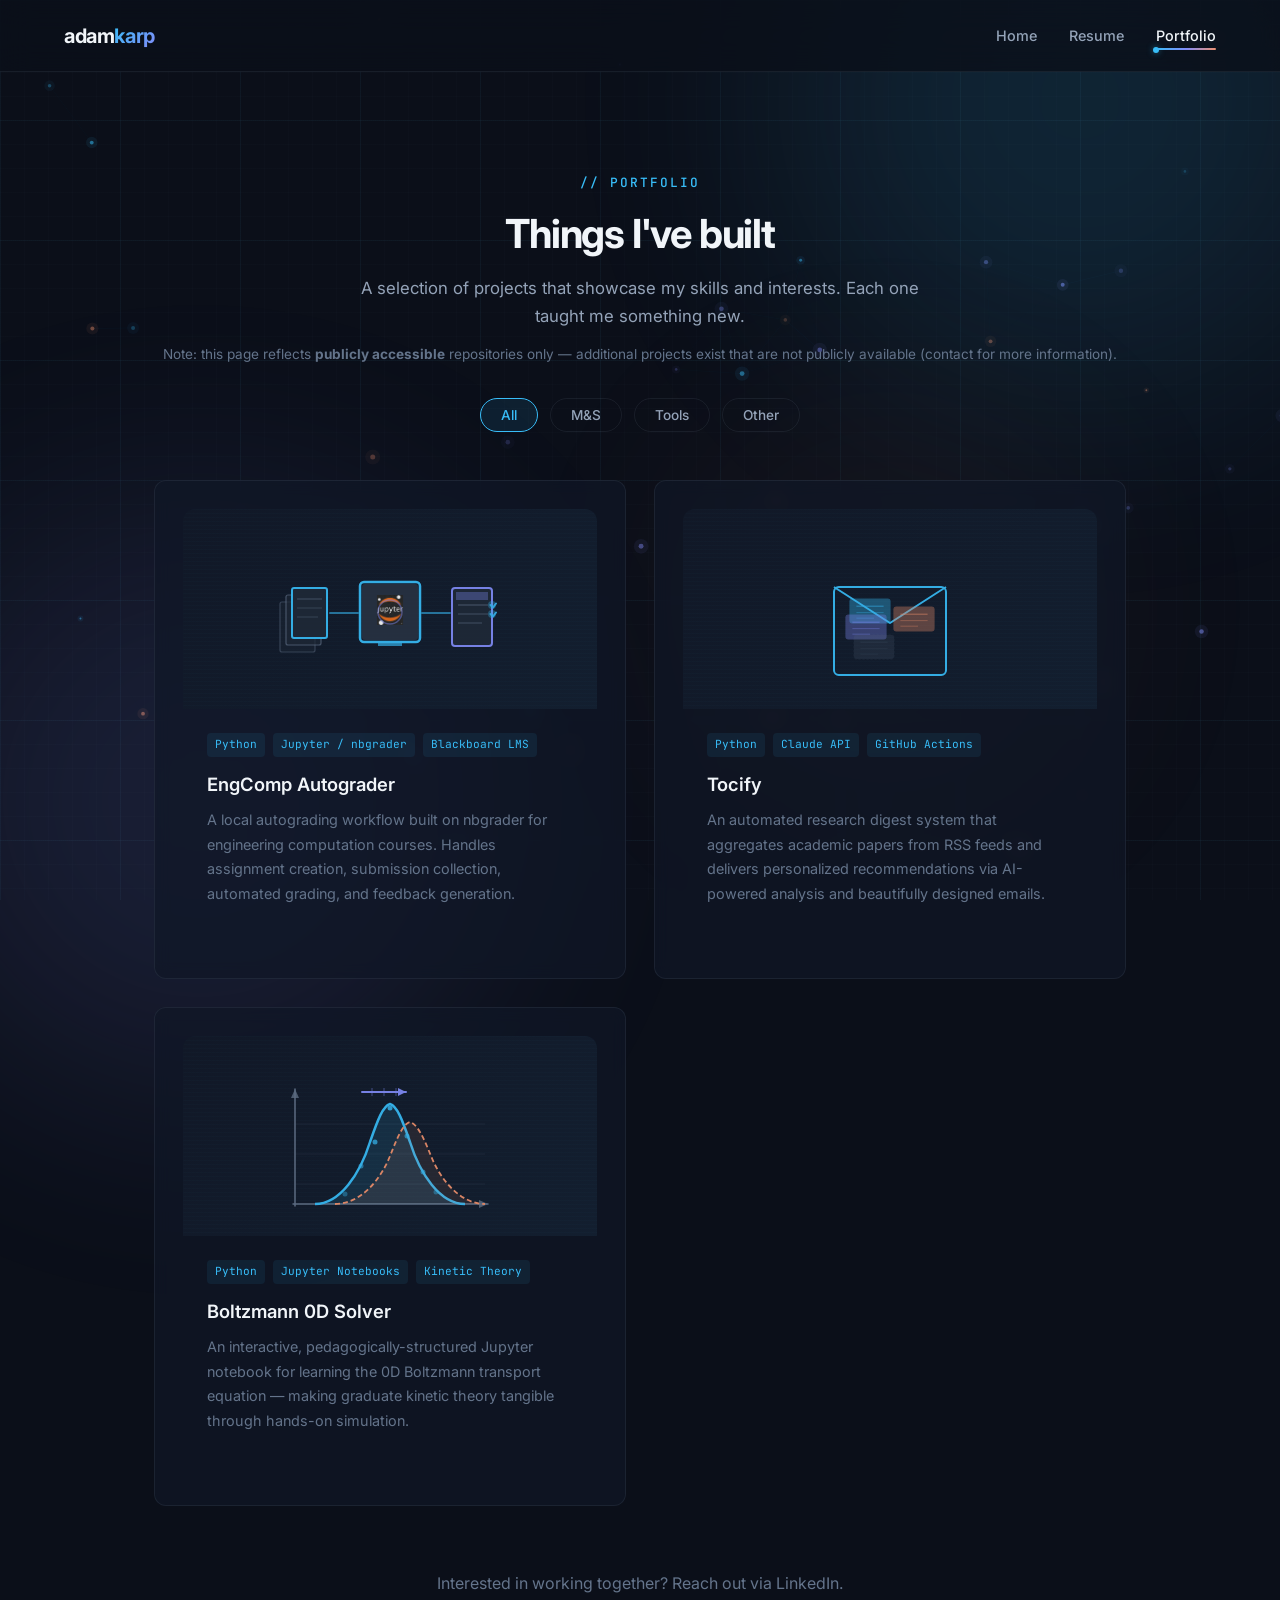
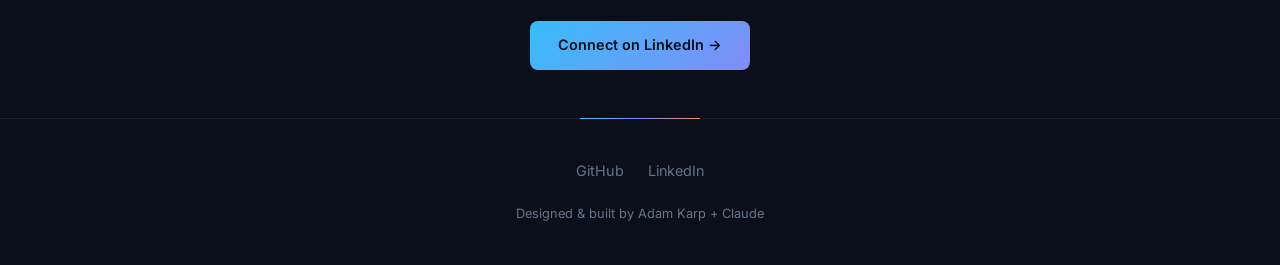
==== portfolio.html @ 033dd10e "Add full portfolio site with resume and portfolio pages Replaces placeholder index with complete per" ====
<!DOCTYPE html>
<html lang="en">
<head>
  <meta charset="UTF-8">
  <meta name="viewport" content="width=device-width, initial-scale=1.0">
  <title>Portfolio — Adam Karp</title>
  <meta name="description" content="Portfolio of projects and work samples.">
  <link rel="preconnect" href="https://fonts.googleapis.com">
  <link rel="preconnect" href="https://fonts.gstatic.com" crossorigin>
  <link href="https://fonts.googleapis.com/css2?family=Inter:wght@400;500;600;700;800&family=JetBrains+Mono:wght@400;500&display=swap" rel="stylesheet">
  <link rel="stylesheet" href="css/style.css">
  <link rel="icon" href="favicon.svg" type="image/svg+xml">
  <!-- Open Graph / Twitter Card -->
  <meta property="og:type" content="website">
  <meta property="og:url" content="https://adkarp.github.io/portfolio.html">
  <meta property="og:title" content="Portfolio — Adam Karp">
  <meta property="og:description" content="Projects and work samples from Adam Karp — plasma physicist, electric propulsion researcher, and computational engineer.">
  <meta name="twitter:card" content="summary_large_image">
  <meta name="twitter:title" content="Portfolio — Adam Karp">
  <meta name="twitter:description" content="Projects from Adam Karp — plasma physicist, electric propulsion researcher, and computational engineer.">
</head>
<body>

  <!-- Background effects -->
  <div class="bg-grid"></div>
  <canvas id="plasma-canvas"></canvas>
  <div class="bg-glow bg-glow--1"></div>
  <div class="bg-glow bg-glow--2"></div>
  <div class="bg-glow bg-glow--3"></div>

  <!-- Navigation -->
  <nav class="nav">
    <a href="index.html" class="nav__logo">adam<span>karp</span></a>
    <ul class="nav__links">
      <li><a href="index.html" class="nav__link">Home</a></li>
      <li><a href="resume.html" class="nav__link">Resume</a></li>
      <li><a href="portfolio.html" class="nav__link active">Portfolio</a></li>
    </ul>
    <button class="nav__toggle" aria-label="Toggle navigation">
      <span></span>
      <span></span>
      <span></span>
    </button>
  </nav>

  <!-- Portfolio Content -->
  <main class="page-content">
    <div class="container">

      <!-- Header -->
      <div class="portfolio-header reveal">
        <span class="section__label">// Portfolio</span>
        <h1 class="section__title">Things I've built</h1>
        <p class="section__subtitle" style="margin: 0 auto;">
          A selection of projects that showcase my skills and interests.
          Each one taught me something new.
        </p>
        <p style="margin: 0.75rem auto 0; color: var(--text-muted); font-size: 0.85rem;">
          Note: this page reflects <strong>publicly accessible</strong> repositories only — additional projects exist that are not publicly available (contact for more information).
        </p>
      </div>

      <!-- Filter Buttons -->
      <div class="portfolio-filters reveal">
        <button class="filter-btn active" data-filter="all">All</button>
        <button class="filter-btn" data-filter="m&s">M&S</button>
        <button class="filter-btn" data-filter="tool">Tools</button>
        <button class="filter-btn" data-filter="other">Other</button>
      </div>

      <!-- Project Grid -->
      <div class="portfolio-grid">

        <!-- EngComp Autograder -->
        <div class="project-card reveal" data-category="tool">
          <div class="project-card__inner">
            <div class="card project-card__front">
              <div class="project-card__image">
                <div class="project-card__placeholder">
                  <svg viewBox="0 0 240 160" xmlns="http://www.w3.org/2000/svg" class="project-icon">
                    <!-- INPUT: Notebook stack (left) -->
                    <g>
                      <!-- Notebook 3 (back) -->
                      <rect x="10" y="55" width="35" height="50" rx="2" fill="#1f2937" stroke="#64748b" stroke-width="1.2" opacity="0.5"/>
                      <!-- Notebook 2 (middle) -->
                      <rect x="16" y="48" width="35" height="50" rx="2" fill="#1f2937" stroke="#64748b" stroke-width="1.2" opacity="0.7"/>
                      <!-- Notebook 1 (front) -->
                      <rect x="22" y="41" width="35" height="50" rx="2" fill="#1f2937" stroke="#38bdf8" stroke-width="2"/>
                      <!-- Lines on top notebook -->
                      <line x1="27" y1="52" x2="52" y2="52" stroke="#64748b" stroke-width="1" opacity="0.6"/>
                      <line x1="27" y1="61" x2="52" y2="61" stroke="#64748b" stroke-width="1" opacity="0.4"/>
                      <line x1="27" y1="70" x2="48" y2="70" stroke="#64748b" stroke-width="1" opacity="0.4"/>
                    </g>

                    <!-- PROCESS: Monitor/Screen with Jupyter (center) -->
                    <g>
                      <!-- Monitor frame -->
                      <rect x="90" y="35" width="60" height="60" rx="4" fill="none" stroke="#38bdf8" stroke-width="2.5"/>
                      <!-- Monitor screen background (light) -->
                      <rect x="92" y="37" width="56" height="56" rx="3" fill="#2d3748" opacity="0.8"/>
                      <!-- Monitor stand -->
                      <rect x="108" y="95" width="24" height="4" fill="#38bdf8" opacity="0.7"/>
                      <!-- Jupyter logo (from assets) -->
                      <image href="assets/jupyter-logo.jpg" x="105" y="48" width="30" height="30"/>
                      <!-- Processing indicator -->
                      <circle cx="120" cy="65" r="12" fill="none" stroke="#818cf8" stroke-width="1.5" opacity="0.5"/>
                    </g>

                    <!-- Arrow flow indicators -->
                    <path d="M 60 66 L 88 66" stroke="#38bdf8" stroke-width="2" fill="none" stroke-linecap="round" opacity="0.6"/>
                    <path d="M 152 66 L 180 66" stroke="#38bdf8" stroke-width="2" fill="none" stroke-linecap="round" opacity="0.6"/>

                    <!-- OUTPUT: Grades document (right) -->
                    <g>
                      <!-- Document -->
                      <rect x="182" y="41" width="40" height="58" rx="3" fill="#1f2937" stroke="#818cf8" stroke-width="2"/>
                      <!-- Header -->
                      <rect x="186" y="45" width="32" height="8" fill="#818cf8" opacity="0.35"/>
                      <!-- Grade lines -->
                      <line x1="188" y1="58" x2="218" y2="58" stroke="#64748b" stroke-width="1.2" opacity="0.6"/>
                      <line x1="188" y1="67" x2="218" y2="67" stroke="#64748b" stroke-width="1.2" opacity="0.5"/>
                      <line x1="188" y1="76" x2="212" y2="76" stroke="#64748b" stroke-width="1.2" opacity="0.5"/>
                      <!-- Checkmarks on document -->
                      <g transform="translate(222, 58)">
                        <circle r="4" fill="#38bdf8" opacity="0.35"/>
                        <path d="M -1.5 0 L 1 2.5 L 4 -1.5" stroke="#38bdf8" stroke-width="2" fill="none" stroke-linecap="round" stroke-linejoin="round" opacity="0.9"/>
                      </g>
                      <g transform="translate(222, 67)">
                        <circle r="4" fill="#38bdf8" opacity="0.35"/>
                        <path d="M -1.5 0 L 1 2.5 L 4 -1.5" stroke="#38bdf8" stroke-width="2" fill="none" stroke-linecap="round" stroke-linejoin="round" opacity="0.9"/>
                      </g>
                    </g>
                  </svg>
                </div>
              </div>
              <div class="project-card__body">
                <div class="project-card__tags">
                  <span class="project-card__tag">Python</span>
                  <span class="project-card__tag">Jupyter / nbgrader</span>
                  <span class="project-card__tag">Blackboard LMS</span>
                </div>
                <h3 class="project-card__title">EngComp Autograder</h3>
                <p class="project-card__desc">
                  A local autograding workflow built on nbgrader for engineering
                  computation courses. Handles assignment creation, submission
                  collection, automated grading, and feedback generation.
                </p>
              </div>
            </div>
            <div class="card project-card__back">
              <div class="project-card__back-title">
                EngComp Autograder
                <button class="project-card__close">Close</button>
              </div>
              <div class="project-card__detail">
                <p>Built to support Engineering Computations I & II at GWU. Provides an end-to-end local grading pipeline without requiring a JupyterHub server.</p>
                <p><strong>Workflow:</strong></p>
                <ul>
                  <li>Instructor authors assignments in Jupyter Notebooks using nbgrader formatting</li>
                  <li>Assignments generated and distributed via Blackboard LMS</li>
                  <li>Student submissions collected as a .zip with an accompanying .csv gradebook</li>
                  <li>Autograded locally — results displayed and saved to a scratch directory</li>
                </ul>
                <p>Includes automatic nbgrader directory structure setup, formgrader compatibility, and handles the full create-distribute-collect-grade cycle.</p>
                <div class="project-card__tags" style="margin-top: 0.5rem;">
                  <span class="project-card__tag">Python</span>
                  <span class="project-card__tag">Jupyter Notebooks</span>
                  <span class="project-card__tag">nbgrader</span>
                  <span class="project-card__tag">Blackboard LMS</span>
                  <span class="project-card__tag">Linux</span>
                  <span class="project-card__tag">Automation</span>
                </div>
              </div>
              <div class="project-card__back-links">
                <a href="https://github.com/engineersCode/autograder" class="btn btn--outline" target="_blank" rel="noopener">Source Code</a>
              </div>
            </div>
          </div>
        </div>

        <!-- Tocify: AI-Powered Research Digest -->
        <div class="project-card reveal" data-category="tool">
          <div class="project-card__inner">
            <div class="card project-card__front">
              <div class="project-card__image">
                <div class="project-card__placeholder">
                  <svg viewBox="0 0 200 200" xmlns="http://www.w3.org/2000/svg" class="project-icon">
                    <!-- Email envelope -->
                    <rect x="30" y="50" width="140" height="110" rx="6" fill="none" stroke="#38bdf8" stroke-width="2.5"/>
                    <!-- Envelope flap -->
                    <path d="M 30 50 L 100 95 L 170 50" fill="none" stroke="#38bdf8" stroke-width="2.5" stroke-linejoin="round"/>

                    <!-- Clean flowing papers inside envelope -->
                    <!-- Paper 1 - Top, highlighted (relevant) -->
                    <g class="paper-item" style="animation: paperFlow1 6s ease-in-out infinite;">
                      <rect x="50" y="65" width="50" height="30" rx="3" fill="#38bdf8" opacity="0.4" stroke="#38bdf8" stroke-width="1.5"/>
                      <line x1="58" y1="74" x2="92" y2="74" stroke="#38bdf8" stroke-width="1" opacity="0.8"/>
                      <line x1="58" y1="82" x2="92" y2="82" stroke="#38bdf8" stroke-width="0.8" opacity="0.6"/>
                      <line x1="58" y1="89" x2="80" y2="89" stroke="#38bdf8" stroke-width="0.8" opacity="0.6"/>
                    </g>

                    <!-- Paper 2 - Middle left, highlighted -->
                    <g class="paper-item" style="animation: paperFlow2 6s ease-in-out infinite;">
                      <rect x="45" y="85" width="50" height="30" rx="3" fill="#818cf8" opacity="0.38" stroke="#818cf8" stroke-width="1.5"/>
                      <line x1="53" y1="94" x2="87" y2="94" stroke="#818cf8" stroke-width="1" opacity="0.8"/>
                      <line x1="53" y1="102" x2="87" y2="102" stroke="#818cf8" stroke-width="0.8" opacity="0.6"/>
                      <line x1="53" y1="109" x2="75" y2="109" stroke="#818cf8" stroke-width="0.8" opacity="0.6"/>
                    </g>

                    <!-- Paper 3 - Right side, highlighted -->
                    <g class="paper-item" style="animation: paperFlow3 6s ease-in-out infinite;">
                      <rect x="105" y="75" width="50" height="30" rx="3" fill="#f0916c" opacity="0.38" stroke="#f0916c" stroke-width="1.5"/>
                      <line x1="113" y1="84" x2="147" y2="84" stroke="#f0916c" stroke-width="1" opacity="0.8"/>
                      <line x1="113" y1="92" x2="147" y2="92" stroke="#f0916c" stroke-width="0.8" opacity="0.6"/>
                      <line x1="113" y1="99" x2="135" y2="99" stroke="#f0916c" stroke-width="0.8" opacity="0.6"/>
                    </g>

                    <!-- Paper 4 - Bottom, faded (filtered out) -->
                    <g class="paper-item" style="animation: paperFlow4 6s ease-in-out infinite;">
                      <rect x="55" y="110" width="50" height="30" rx="3" fill="#64748b" opacity="0.18" stroke="#64748b" stroke-width="1.2" stroke-dasharray="3,2"/>
                      <line x1="63" y1="119" x2="97" y2="119" stroke="#64748b" stroke-width="0.7" opacity="0.35"/>
                      <line x1="63" y1="127" x2="97" y2="127" stroke="#64748b" stroke-width="0.6" opacity="0.25"/>
                      <line x1="63" y1="134" x2="85" y2="134" stroke="#64748b" stroke-width="0.6" opacity="0.25"/>
                    </g>
                  </svg>
                </div>
              </div>
              <div class="project-card__body">
                <div class="project-card__tags">
                  <span class="project-card__tag">Python</span>
                  <span class="project-card__tag">Claude API</span>
                  <span class="project-card__tag">GitHub Actions</span>
                </div>
                <h3 class="project-card__title">Tocify</h3>
                <p class="project-card__desc">
                  An automated research digest system that aggregates academic papers
                  from RSS feeds and delivers personalized recommendations via AI-powered
                  analysis and beautifully designed emails.
                </p>
              </div>
            </div>
            <div class="card project-card__back">
              <div class="project-card__back-title">
                Tocify
                <button class="project-card__close">Close</button>
              </div>
              <div class="project-card__detail">
                <p>A fork of the original tocify project with transformative architectural changes. The original generated markdown digests and committed them directly to the repository. I completely reimagined the system with a new delivery architecture and upgraded AI provider.</p>
                <p><strong>Two Major Architectural Shifts:</strong></p>
                <ul>
                  <li><strong>1. Delivery Model Redesign:</strong> Original system → commit markdown digests to repo. My fork → generate structured JSON data and deliver beautiful HTML emails to inbox instead. This eliminates repository bloat from weekly digest commits while providing a superior user experience.</li>
                  <li><strong>2. AI Provider Migration:</strong> Replaced OpenAI with Anthropic Claude for significantly better semantic understanding of research papers and research interests.</li>
                </ul>
                <p><strong>Supporting Enhancements:</strong></p>
                <ul>
                  <li><strong>Email Design:</strong> Built responsive HTML email templates with card-based layout, color-coded relevance badges, source attribution pills, and mobile optimization</li>
                  <li><strong>Data Architecture:</strong> Separated JSON data generation from presentation layer for flexibility and reusability</li>
                  <li><strong>Parser Robustness:</strong> Enhanced RSS parsing to handle diverse date formats across different journal feeds</li>
                </ul>
                <p><strong>Skills Demonstrated:</strong></p>
                <ul>
                  <li><strong>System Architecture:</strong> Redesigned delivery pipeline to solve a fundamental problem (repo bloat)</li>
                  <li><strong>API Integration:</strong> Migrated between AI providers and integrated email delivery</li>
                  <li><strong>Email Engineering:</strong> Built production-ready responsive HTML emails</li>
                  <li><strong>Full-Stack Thinking:</strong> Addressed backend data processing, architecture decisions, and frontend UX simultaneously</li>
                </ul>
                <div class="project-card__tags" style="margin-top: 0.5rem;">
                  <span class="project-card__tag">Python</span>
                  <span class="project-card__tag">Claude API</span>
                  <span class="project-card__tag">GitHub Actions</span>
                  <span class="project-card__tag">RSS/XML</span>
                  <span class="project-card__tag">HTML/Email</span>
                  <span class="project-card__tag">Data Processing</span>
                </div>
              </div>
              <div class="project-card__back-links">
                <a href="https://github.com/adkarp/tocify" class="btn btn--outline" target="_blank" rel="noopener">Source Code</a>
              </div>
            </div>
          </div>
        </div>

        <!-- Boltzmann 0D Solver -->
        <div class="project-card reveal" data-category="m&s">
          <div class="project-card__inner">
            <div class="card project-card__front">
              <div class="project-card__image">
                <div class="project-card__placeholder">
                  <svg viewBox="0 0 240 160" xmlns="http://www.w3.org/2000/svg" class="project-icon">
                    <!-- Background grid lines -->
                    <line x1="25" y1="50" x2="215" y2="50" stroke="#64748b" stroke-width="0.5" opacity="0.3"/>
                    <line x1="25" y1="80" x2="215" y2="80" stroke="#64748b" stroke-width="0.5" opacity="0.3"/>
                    <line x1="25" y1="110" x2="215" y2="110" stroke="#64748b" stroke-width="0.5" opacity="0.3"/>

                    <!-- Coordinate axes -->
                    <line x1="25" y1="15" x2="25" y2="132" stroke="#64748b" stroke-width="1.5" stroke-linecap="round"/>
                    <line x1="23" y1="130" x2="218" y2="130" stroke="#64748b" stroke-width="1.5" stroke-linecap="round"/>
                    <!-- Y-axis arrowhead -->
                    <polygon points="25,15 21,24 29,24" fill="#64748b" opacity="0.8"/>
                    <!-- X-axis arrowhead -->
                    <polygon points="218,130 209,126 209,134" fill="#64748b" opacity="0.8"/>

                    <!-- Equilibrium Maxwellian — blue, centered -->
                    <path d="M 45,130 C 70,130 90,100 100,68 C 108,45 113,32 120,30 C 127,32 132,45 140,68 C 150,100 170,130 195,130"
                          fill="#38bdf8" fill-opacity="0.13" stroke="#38bdf8" stroke-width="2.5" stroke-linejoin="round"/>

                    <!-- Drifted distribution — orange dashed, shifted right under E field -->
                    <path d="M 65,130 C 90,130 110,107 120,82 C 128,62 133,50 140,48 C 147,50 153,62 161,82 C 171,107 191,130 215,130"
                          fill="#f0916c" fill-opacity="0.10" stroke="#f0916c" stroke-width="1.8" stroke-dasharray="5,3" stroke-linejoin="round"/>

                    <!-- Electric field arrow (top-left, indicating drift direction) -->
                    <line x1="92" y1="18" x2="136" y2="18" stroke="#818cf8" stroke-width="2" stroke-linecap="round"/>
                    <polygon points="136,18 128,14 128,22" fill="#818cf8"/>
                    <!-- Small tick marks on E-field line to distinguish it -->
                    <line x1="102" y1="14" x2="102" y2="22" stroke="#818cf8" stroke-width="1" opacity="0.5"/>
                    <line x1="114" y1="14" x2="114" y2="22" stroke="#818cf8" stroke-width="1" opacity="0.5"/>
                    <line x1="126" y1="14" x2="126" y2="22" stroke="#818cf8" stroke-width="1" opacity="0.5"/>

                    <!-- Monte Carlo sample dots (scattered near the equilibrium curve) -->
                    <circle cx="105" cy="68" r="2.5" fill="#38bdf8" opacity="0.75"/>
                    <circle cx="120" cy="34" r="2.5" fill="#38bdf8" opacity="0.85"/>
                    <circle cx="137" cy="62" r="2.5" fill="#38bdf8" opacity="0.65"/>
                    <circle cx="153" cy="98" r="2.5" fill="#38bdf8" opacity="0.55"/>
                    <circle cx="91" cy="92" r="2.5" fill="#38bdf8" opacity="0.55"/>
                    <circle cx="166" cy="118" r="2.5" fill="#38bdf8" opacity="0.40"/>
                    <circle cx="75" cy="120" r="2.5" fill="#38bdf8" opacity="0.40"/>
                  </svg>
                </div>
              </div>
              <div class="project-card__body">
                <div class="project-card__tags">
                  <span class="project-card__tag">Python</span>
                  <span class="project-card__tag">Jupyter Notebooks</span>
                  <span class="project-card__tag">Kinetic Theory</span>
                </div>
                <h3 class="project-card__title">Boltzmann 0D Solver</h3>
                <p class="project-card__desc">
                  An interactive, pedagogically-structured Jupyter notebook
                  for learning the 0D Boltzmann transport equation — making graduate
                  kinetic theory tangible through hands-on simulation.
                </p>
              </div>
            </div>
            <div class="card project-card__back">
              <div class="project-card__back-title">
                Boltzmann 0D Solver
                <button class="project-card__close">Close</button>
              </div>
              <div class="project-card__detail">
                <p>A self-contained educational toolkit for exploring the Boltzmann transport equation under an applied electric field, developed as a final project for ECE 6030 at GWU. Designed to make kinetic theory accessible through interactive, annotated simulation.</p>
                <p><strong>Two Solver Approaches (side-by-side):</strong></p>
                <ul>
                  <li><strong>Deterministic (RK4):</strong> Fourth-order Runge-Kutta integration of the relaxation-time Boltzmann equation — precise and ideal for building physical intuition.</li>
                  <li><strong>Stochastic (Monte Carlo):</strong> Particle-based sampling that converges to the same solution statistically — illustrates the equivalence between kinetic and probabilistic descriptions.</li>
                </ul>
                <p><strong>Educational Design:</strong></p>
                <ul>
                  <li>Theory grounded in <code>theory.ipynb</code> — derivations, approximations, and physical motivation alongside the code</li>
                  <li>Side-by-side RK4 vs. Monte Carlo results to build intuition for both approaches</li>
                  <li>Structured for reuse by students learning plasma or gas-phase kinetics</li>
                </ul>
                <div class="project-card__tags" style="margin-top: 0.5rem;">
                  <span class="project-card__tag">Python</span>
                  <span class="project-card__tag">Jupyter Notebooks</span>
                  <span class="project-card__tag">RK4</span>
                  <span class="project-card__tag">Monte Carlo</span>
                  <span class="project-card__tag">Kinetic Theory</span>
                  <span class="project-card__tag">Educational</span>
                </div>
              </div>
              <div class="project-card__back-links">
                <a href="https://github.com/adkarp/boltzmann0d" class="btn btn--outline" target="_blank" rel="noopener">Source Code</a>
              </div>
            </div>
          </div>
        </div>

      </div>

      <!-- CTA -->
      <div class="reveal" style="text-align: center; padding-bottom: 3rem;">
        <p style="color: var(--text-muted); margin-bottom: 1.5rem;">
          Interested in working together? Reach out via LinkedIn.
        </p>
        <a href="https://linkedin.com/in/adkarp" class="btn btn--primary" target="_blank" rel="noopener">Connect on LinkedIn →</a>
      </div>

    </div>
  </main>

  <!-- Footer -->
  <footer class="footer">
    <div class="container">
      <div class="footer__links">
        <a href="https://github.com/adkarp" class="footer__link" target="_blank" rel="noopener">GitHub</a>
        <a href="https://linkedin.com/in/adkarp" class="footer__link" target="_blank" rel="noopener">LinkedIn</a>
      </div>
      <p class="footer__copy">Designed & built by Adam Karp + Claude</p>
    </div>
  </footer>

  <script src="js/main.js"></script>
</body>
</html>
---- css/style.css ----
/* ============================================
   VARIABLES & RESET
   ============================================ */
:root {
  --bg-primary: #0b0f19;
  --bg-secondary: #111827;
  --bg-card: rgba(17, 24, 39, 0.7);
  --bg-card-hover: rgba(31, 41, 55, 0.8);
  --text-primary: #f1f5f9;
  --text-secondary: #94a3b8;
  --text-muted: #64748b;
  --accent: #38bdf8;
  --accent-secondary: #818cf8;
  --accent-warm: #f0916c;
  --accent-gradient: linear-gradient(135deg, #38bdf8, #818cf8);
  --plasma-gradient: linear-gradient(135deg, #38bdf8, #818cf8, #f0916c);
  --border: rgba(148, 163, 184, 0.1);
  --border-hover: rgba(56, 189, 248, 0.3);
  --shadow: 0 4px 24px rgba(0, 0, 0, 0.3);
  --shadow-lg: 0 8px 40px rgba(0, 0, 0, 0.4);
  --radius: 12px;
  --radius-lg: 20px;
  --transition: 0.3s cubic-bezier(0.4, 0, 0.2, 1);
  --font-sans: 'Inter', -apple-system, BlinkMacSystemFont, 'Segoe UI', sans-serif;
  --font-mono: 'JetBrains Mono', 'Fira Code', monospace;
  --nav-height: 72px;
}

*,
*::before,
*::after {
  margin: 0;
  padding: 0;
  box-sizing: border-box;
}

html {
  scroll-behavior: smooth;
  font-size: 16px;
}

body {
  font-family: var(--font-sans);
  background: var(--bg-primary);
  color: var(--text-primary);
  line-height: 1.7;
  overflow-x: hidden;
  -webkit-font-smoothing: antialiased;
  -moz-osx-font-smoothing: grayscale;
}

a {
  color: var(--accent);
  text-decoration: none;
  transition: color var(--transition);
}

a:hover {
  color: var(--accent-secondary);
}

img {
  max-width: 100%;
  display: block;
}

ul {
  list-style: none;
}

/* ============================================
   BACKGROUND EFFECTS
   ============================================ */
.bg-grid {
  position: fixed;
  inset: 0;
  z-index: -2;
  background-image:
    /* Major grid lines */
    linear-gradient(rgba(56, 189, 248, 0.04) 1px, transparent 1px),
    linear-gradient(90deg, rgba(56, 189, 248, 0.04) 1px, transparent 1px),
    /* Minor grid lines */
    linear-gradient(rgba(148, 163, 184, 0.02) 1px, transparent 1px),
    linear-gradient(90deg, rgba(148, 163, 184, 0.02) 1px, transparent 1px);
  background-size: 120px 120px, 120px 120px, 24px 24px, 24px 24px;
}

/* Particle canvas */
#plasma-canvas {
  position: fixed;
  inset: 0;
  z-index: -1;
  pointer-events: none;
}

.bg-glow {
  position: fixed;
  z-index: -1;
  width: 600px;
  height: 600px;
  border-radius: 50%;
  filter: blur(120px);
  opacity: 0.12;
  pointer-events: none;
  animation: glowDrift 12s ease-in-out infinite alternate;
}

.bg-glow--1 {
  top: -200px;
  right: -100px;
  background: var(--accent);
}

.bg-glow--2 {
  bottom: -200px;
  left: -100px;
  background: var(--accent-secondary);
}

/* Third glow — warm ion exhaust plume */
.bg-glow--3 {
  bottom: 10%;
  right: 15%;
  width: 400px;
  height: 400px;
  background: var(--accent-warm);
  opacity: 0.06;
  animation-delay: -6s;
}

@keyframes glowDrift {
  0%   { transform: translate(0, 0) scale(1); }
  100% { transform: translate(30px, -20px) scale(1.08); }
}

/* ============================================
   NAVIGATION
   ============================================ */
.nav {
  position: fixed;
  top: 0;
  left: 0;
  right: 0;
  height: var(--nav-height);
  display: flex;
  align-items: center;
  justify-content: space-between;
  padding: 0 clamp(1.5rem, 5vw, 4rem);
  background: rgba(11, 15, 25, 0.8);
  backdrop-filter: blur(16px);
  -webkit-backdrop-filter: blur(16px);
  border-bottom: 1px solid var(--border);
  z-index: 1000;
  transition: background var(--transition), box-shadow var(--transition);
}

.nav.scrolled {
  background: rgba(11, 15, 25, 0.95);
  box-shadow: 0 2px 20px rgba(0, 0, 0, 0.3);
}

.nav__logo {
  font-size: 1.25rem;
  font-weight: 700;
  color: var(--text-primary);
  letter-spacing: -0.02em;
}

.nav__logo span {
  background: var(--accent-gradient);
  -webkit-background-clip: text;
  background-clip: text;
  -webkit-text-fill-color: transparent;
}

.nav__links {
  display: flex;
  gap: 2rem;
  align-items: center;
}

.nav__link {
  position: relative;
  color: var(--text-secondary);
  font-size: 0.9rem;
  font-weight: 500;
  padding: 0.25rem 0;
  transition: color var(--transition);
}

.nav__link::after {
  content: '';
  position: absolute;
  bottom: -2px;
  left: 0;
  width: 0;
  height: 2px;
  background: var(--plasma-gradient);
  border-radius: 1px;
  transition: width var(--transition);
}

/* Circuit-node dot at start of active link underline */
.nav__link::before {
  content: '';
  position: absolute;
  bottom: -5px;
  left: -3px;
  width: 6px;
  height: 6px;
  border-radius: 50%;
  background: var(--accent);
  opacity: 0;
  transition: opacity var(--transition);
  box-shadow: 0 0 6px rgba(56, 189, 248, 0.5);
}

.nav__link:hover,
.nav__link.active {
  color: var(--text-primary);
}

.nav__link:hover::after,
.nav__link.active::after {
  width: 100%;
}

.nav__link.active::before {
  opacity: 1;
}

.nav__toggle {
  display: none;
  flex-direction: column;
  gap: 5px;
  background: none;
  border: none;
  cursor: pointer;
  padding: 4px;
}

.nav__toggle span {
  display: block;
  width: 24px;
  height: 2px;
  background: var(--text-primary);
  border-radius: 2px;
  transition: transform var(--transition), opacity var(--transition);
}

.nav__toggle.active span:nth-child(1) {
  transform: translateY(7px) rotate(45deg);
}

.nav__toggle.active span:nth-child(2) {
  opacity: 0;
}

.nav__toggle.active span:nth-child(3) {
  transform: translateY(-7px) rotate(-45deg);
}

/* ============================================
   LAYOUT
   ============================================ */
.container {
  width: 100%;
  max-width: 1100px;
  margin: 0 auto;
  padding: 0 clamp(1.5rem, 5vw, 4rem);
}

.section {
  padding: 6rem 0;
}

.page-content {
  padding-top: calc(var(--nav-height) + 3rem);
  min-height: 100vh;
}

/* ============================================
   TYPOGRAPHY
   ============================================ */
.section__label {
  display: inline-block;
  font-family: var(--font-mono);
  font-size: 0.8rem;
  font-weight: 500;
  color: var(--accent);
  text-transform: uppercase;
  letter-spacing: 0.15em;
  margin-bottom: 1rem;
}

.section__title {
  font-size: clamp(1.75rem, 4vw, 2.5rem);
  font-weight: 700;
  color: var(--text-primary);
  letter-spacing: -0.03em;
  line-height: 1.2;
  margin-bottom: 1rem;
}

.section__subtitle {
  font-size: 1.05rem;
  color: var(--text-secondary);
  max-width: 600px;
  line-height: 1.7;
}

/* ============================================
   HERO SECTION (Home Page)
   ============================================ */
.hero {
  display: flex;
  align-items: center;
  min-height: 100vh;
  padding-top: var(--nav-height);
}

.hero__content {
  max-width: 720px;
}

.hero__greeting {
  font-family: var(--font-mono);
  font-size: 1rem;
  color: var(--accent);
  margin-bottom: 1.25rem;
  opacity: 0;
  animation: fadeInUp 0.6s 0.2s forwards;
}

.hero__name {
  font-size: clamp(2.5rem, 7vw, 4.5rem);
  font-weight: 800;
  letter-spacing: -0.04em;
  line-height: 1.1;
  margin-bottom: 0.5rem;
  opacity: 0;
  animation: fadeInUp 0.6s 0.4s forwards;
}

.hero__name span {
  background: var(--plasma-gradient);
  background-size: 200% auto;
  -webkit-background-clip: text;
  background-clip: text;
  -webkit-text-fill-color: transparent;
  animation: plasmaShimmer 6s ease-in-out infinite alternate;
}

@keyframes plasmaShimmer {
  0%   { background-position: 0% center; }
  100% { background-position: 100% center; }
}

.hero__tagline {
  font-size: clamp(1.25rem, 3vw, 1.75rem);
  font-weight: 600;
  color: var(--text-secondary);
  margin-bottom: 1.5rem;
  opacity: 0;
  animation: fadeInUp 0.6s 0.6s forwards;
}

.hero__description {
  font-size: 1.05rem;
  color: var(--text-muted);
  max-width: 540px;
  margin-bottom: 2.5rem;
  opacity: 0;
  animation: fadeInUp 0.6s 0.8s forwards;
}

.hero__actions {
  display: flex;
  gap: 1rem;
  flex-wrap: wrap;
  opacity: 0;
  animation: fadeInUp 0.6s 1s forwards;
}

/* ============================================
   BUTTONS
   ============================================ */
.btn {
  display: inline-flex;
  align-items: center;
  gap: 0.5rem;
  padding: 0.75rem 1.75rem;
  font-size: 0.9rem;
  font-weight: 600;
  font-family: var(--font-sans);
  border-radius: 8px;
  cursor: pointer;
  transition: all var(--transition);
  border: none;
}

.btn--primary {
  background: var(--accent-gradient);
  color: var(--bg-primary);
}

.btn--primary:hover {
  transform: translateY(-2px);
  box-shadow: 0 4px 20px rgba(56, 189, 248, 0.25), 0 0 40px rgba(129, 140, 248, 0.1);
  color: var(--bg-primary);
}

.btn--outline {
  background: transparent;
  color: var(--text-primary);
  border: 1px solid var(--border);
}

.btn--outline:hover {
  border-color: var(--accent);
  color: var(--accent);
  transform: translateY(-2px);
}

/* ============================================
   CARDS — with animated energy-trace border
   ============================================ */
.card {
  position: relative;
  background: var(--bg-card);
  border: 1px solid var(--border);
  border-radius: var(--radius);
  padding: 1.75rem;
  transition: all var(--transition);
  backdrop-filter: blur(8px);
  -webkit-backdrop-filter: blur(8px);
}

/* Traveling light border on hover */
.card::before {
  content: '';
  position: absolute;
  inset: -1px;
  border-radius: var(--radius);
  padding: 1px;
  background: conic-gradient(
    from var(--card-angle, 0deg),
    transparent 0%,
    var(--accent) 4%,
    var(--accent-secondary) 8%,
    var(--accent-warm) 12%,
    transparent 16%
  );
  -webkit-mask: linear-gradient(#fff 0 0) content-box, linear-gradient(#fff 0 0);
  mask: linear-gradient(#fff 0 0) content-box, linear-gradient(#fff 0 0);
  -webkit-mask-composite: xor;
  mask-composite: exclude;
  opacity: 0;
  transition: opacity 0.4s ease;
  pointer-events: none;
}

.card:hover::before {
  opacity: 1;
  animation: borderRotate 3s linear infinite;
}

@keyframes borderRotate {
  to { --card-angle: 360deg; }
}

@property --card-angle {
  syntax: '<angle>';
  initial-value: 0deg;
  inherits: false;
}

.card:hover {
  background: var(--bg-card-hover);
  border-color: transparent;
  transform: translateY(-4px);
  box-shadow: var(--shadow-lg);
}

/* Strip all hover/transition effects from project cards —
   only the flip on .project-card__inner is allowed to animate */
.project-card .card {
  transition: none !important;
  box-shadow: none !important;
}

.project-card .card:hover {
  background: var(--bg-card) !important;
  border-color: var(--border) !important;
  box-shadow: none !important;
}

.project-card .project-card__front.card:hover {
  transform: none !important;
}

.project-card .project-card__back.card:hover {
  transform: rotateY(180deg) !important;
}

.project-card .card::before {
  display: none !important;
}

/* ============================================
   ABOUT SECTION (Home Page)
   ============================================ */
.about {
  display: grid;
  grid-template-columns: 1fr 1fr;
  gap: 4rem;
  align-items: center;
}

.about__text p {
  color: var(--text-secondary);
  margin-bottom: 1.25rem;
}

.about__stats {
  display: grid;
  grid-template-columns: 1fr 1fr;
  gap: 1.25rem;
}

.stat {
  text-align: center;
  padding: 1.5rem;
}

.stat__number {
  font-size: 2rem;
  font-weight: 800;
  background: var(--accent-gradient);
  -webkit-background-clip: text;
  background-clip: text;
  -webkit-text-fill-color: transparent;
  line-height: 1.2;
}

.stat__label {
  font-size: 0.85rem;
  color: var(--text-muted);
  margin-top: 0.25rem;
}

/* ============================================
   SKILLS HIGHLIGHT (Home Page)
   ============================================ */
.skills-grid {
  display: grid;
  grid-template-columns: repeat(auto-fit, minmax(280px, 1fr));
  gap: 1.5rem;
  margin-top: 2.5rem;
}

.skill-card__icon {
  width: 120px;
  height: 90px;
  margin: 0 auto 1rem auto;
  opacity: 0.9;
  transition: opacity 0.3s, transform 0.3s;
  display: flex;
  align-items: center;
  justify-content: center;
}

.skill-card:hover .skill-card__icon {
  opacity: 1;
  transform: scale(1.05);
}

.skill-card__icon svg {
  width: 100%;
  height: 100%;
}

.skill-card__title {
  font-size: 1.1rem;
  font-weight: 600;
  margin-bottom: 0.5rem;
}

.skill-card__desc {
  font-size: 0.9rem;
  color: var(--text-muted);
}

/* ============================================
   SKILL ICON ANIMATIONS
   ============================================ */

/* Plasma particles animation */
@keyframes plasmaParticle {
  0% {
    transform: translateX(0);
    opacity: 0;
  }
  20% {
    opacity: 0.9;
  }
  100% {
    transform: translateX(70px);
    opacity: 0;
  }
}

/* Simulation mesh sweep animation */
@keyframes meshSweep {
  0% {
    transform: translateX(-110px);
    opacity: 0;
  }
  20% {
    opacity: 0.6;
  }
  80% {
    opacity: 0.6;
  }
  100% {
    transform: translateX(110px);
    opacity: 0;
  }
}

/* Engineering trace draw animation */
@keyframes traceDraw {
  0% {
    stroke-dashoffset: 200;
    opacity: 0.3;
  }
  100% {
    stroke-dashoffset: 0;
    opacity: 1;
  }
}

/* Icon glow pulse (reused across all three) */
@keyframes iconGlowPulse {
  0%, 100% {
    opacity: 0.3;
  }
  50% {
    opacity: 0.9;
  }
}

/* Apply animations to skill icon elements */
.skill-card__icon .mesh-sweep {
  animation: meshSweep 3s ease-in-out infinite;
}

.skill-card__icon .mesh-pulse {
  animation: iconGlowPulse 2s ease-in-out infinite;
}

.skill-card__icon .trace-draw {
  animation: traceDraw 2.5s ease-in-out infinite alternate;
}

.skill-card__icon .icon-glow-pulse {
  animation: iconGlowPulse 2s ease-in-out infinite;
}

/* Thrust stand arm oscillation */
@keyframes standSwing {
  0%   { transform: rotate(0deg); }
  25%  { transform: rotate(-5deg); }
  50%  { transform: rotate(0deg); }
  75%  { transform: rotate(5deg); }
  100% { transform: rotate(0deg); }
}

.skill-card__icon .stand-arm {
  transform-box: view-box;
  transform-origin: 60px 42px;
  animation: standSwing 4s ease-in-out infinite;
}

/* ============================================
   RESUME PAGE
   ============================================ */
.resume-header {
  text-align: center;
  padding: 3rem 0 4rem;
}

.resume-header__name {
  font-size: clamp(2rem, 5vw, 3rem);
  font-weight: 800;
  letter-spacing: -0.03em;
  margin-bottom: 0.5rem;
}

.resume-header__title {
  font-size: 1.15rem;
  color: var(--accent);
  font-weight: 500;
  margin-bottom: 1rem;
}

.resume-header__contact {
  display: flex;
  justify-content: center;
  gap: 2rem;
  flex-wrap: wrap;
  color: var(--text-muted);
  font-size: 0.9rem;
}

.resume-header__contact a {
  color: var(--text-muted);
}

.resume-header__contact a:hover {
  color: var(--accent);
}

.resume-section {
  margin-bottom: 3.5rem;
}

.resume-section__title {
  font-size: 1.1rem;
  font-weight: 700;
  text-transform: uppercase;
  letter-spacing: 0.1em;
  color: var(--accent);
  padding-bottom: 0.75rem;
  border-bottom: 1px solid var(--border);
  margin-bottom: 1.75rem;
  position: relative;
}

/* Animated trace along section divider */
.resume-section__title::after {
  content: '';
  position: absolute;
  bottom: -1px;
  left: 0;
  width: 60px;
  height: 1px;
  background: var(--plasma-gradient);
  border-radius: 1px;
}

.resume-entry {
  position: relative;
  margin-bottom: 2rem;
  padding-left: 1.5rem;
  border-left: 2px solid var(--border);
  transition: border-color var(--transition);
}

/* Circuit node dot at the top of each entry */
.resume-entry::before {
  content: '';
  position: absolute;
  left: -5px;
  top: 6px;
  width: 8px;
  height: 8px;
  border-radius: 50%;
  background: var(--bg-primary);
  border: 2px solid var(--text-muted);
  transition: border-color var(--transition), box-shadow var(--transition);
}

.resume-entry:hover {
  border-left-color: var(--accent);
}

.resume-entry:hover::before {
  border-color: var(--accent);
  box-shadow: 0 0 8px rgba(56, 189, 248, 0.5);
}

.resume-entry__header {
  display: flex;
  justify-content: space-between;
  align-items: baseline;
  flex-wrap: wrap;
  gap: 0.5rem;
  margin-bottom: 0.25rem;
}

.resume-entry__role {
  font-size: 1.05rem;
  font-weight: 600;
}

.resume-entry__date {
  font-family: var(--font-mono);
  font-size: 0.8rem;
  color: var(--text-muted);
}

.resume-entry__org {
  font-size: 0.95rem;
  color: var(--accent);
  margin-bottom: 0.5rem;
}

.resume-entry__details {
  list-style: none;
  padding: 0;
}

.resume-entry__details li {
  position: relative;
  padding-left: 1.25rem;
  color: var(--text-secondary);
  font-size: 0.9rem;
  margin-bottom: 0.35rem;
}

.resume-entry__details li::before {
  content: '▹';
  position: absolute;
  left: 0;
  color: var(--accent);
}

.skills-list {
  display: flex;
  flex-wrap: wrap;
  gap: 0.75rem;
}

.skill-tag {
  padding: 0.4rem 1rem;
  background: rgba(56, 189, 248, 0.08);
  border: 1px solid rgba(56, 189, 248, 0.15);
  border-radius: 999px;
  font-size: 0.85rem;
  color: var(--text-secondary);
  transition: all var(--transition);
}

.skill-tag:hover {
  background: rgba(56, 189, 248, 0.15);
  border-color: var(--accent);
  color: var(--accent);
  box-shadow: 0 0 10px rgba(56, 189, 248, 0.15);
}

.resume-download {
  text-align: center;
  padding: 2rem 0;
}

/* ============================================
   PORTFOLIO PAGE
   ============================================ */
.portfolio-header {
  text-align: center;
  padding: 3rem 0 2rem;
}

.portfolio-filters {
  display: flex;
  justify-content: center;
  gap: 0.75rem;
  flex-wrap: wrap;
  margin-bottom: 3rem;
}

.filter-btn {
  padding: 0.5rem 1.25rem;
  background: transparent;
  border: 1px solid var(--border);
  border-radius: 999px;
  color: var(--text-secondary);
  font-size: 0.85rem;
  font-family: var(--font-sans);
  font-weight: 500;
  cursor: pointer;
  transition: all var(--transition);
}

.filter-btn:hover,
.filter-btn.active {
  background: rgba(56, 189, 248, 0.1);
  border-color: var(--accent);
  color: var(--accent);
}

.portfolio-grid {
  display: grid;
  grid-template-columns: repeat(auto-fill, minmax(340px, 1fr));
  gap: 1.75rem;
  margin-bottom: 4rem;
}

/* --- Flip container --- */
.project-card {
  perspective: 1000px;
  cursor: pointer;
}

.project-card__inner {
  position: relative;
  width: 100%;
  transition: transform 0.6s cubic-bezier(0.4, 0, 0.2, 1);
  transform-style: preserve-3d;
  will-change: transform;
}

.project-card.flipped .project-card__inner {
  transform: rotateY(180deg);
}

/* --- Shared face styles --- */
.project-card__front,
.project-card__back {
  -webkit-backface-visibility: hidden;
  backface-visibility: hidden;
  border-radius: var(--radius);
  overflow: hidden;
}

.project-card__front {
  display: flex;
  flex-direction: column;
  pointer-events: auto;
}

.project-card.flipped .project-card__front {
  pointer-events: none;
}

.project-card__back {
  position: absolute;
  inset: 0;
  transform: rotateY(180deg);
  display: flex;
  flex-direction: column;
  padding: 1.75rem;
  overflow-y: auto;
  pointer-events: none;
}

.project-card.flipped .project-card__back {
  pointer-events: auto;
}

/* --- Front face elements --- */
.project-card__image {
  width: 100%;
  height: 200px;
  background: var(--bg-secondary);
  border-radius: var(--radius) var(--radius) 0 0;
  overflow: hidden;
  position: relative;
}

.project-card__image img {
  width: 100%;
  height: 100%;
  object-fit: cover;
}

.project-card__placeholder {
  width: 100%;
  height: 100%;
  display: flex;
  align-items: center;
  justify-content: center;
  font-size: 3rem;
  background:
    repeating-linear-gradient(
      0deg,
      transparent,
      transparent 3px,
      rgba(56, 189, 248, 0.015) 3px,
      rgba(56, 189, 248, 0.015) 4px
    ),
    linear-gradient(135deg, var(--bg-secondary), rgba(56, 189, 248, 0.04));
}

.project-icon {
  width: 240px;
  height: 160px;
  opacity: 0.9;
  transition: opacity var(--transition), transform var(--transition);
  display: block;
  margin: 35px auto 0;
}

.project-card:hover .project-icon {
  opacity: 1;
  transform: scale(1.05);
}

/* EngComp Autograder sequential workflow animations */
@keyframes notebookHighlight {
  0%   { opacity: 0.4; stroke: #64748b; }
  15%  { opacity: 0.9; stroke: #38bdf8; }
  35%  { opacity: 0.9; stroke: #38bdf8; }
  100% { opacity: 0.4; stroke: #64748b; }
}

@keyframes jupyterGlow {
  0%   { opacity: 0.5; }
  35%  { opacity: 0.5; }
  45%  { opacity: 1; }
  55%  { opacity: 1; }
  65%  { opacity: 0.5; }
  100% { opacity: 0.5; }
}

@keyframes processingPulse {
  0%   { opacity: 0; r: 12; }
  35%  { opacity: 0; r: 12; }
  45%  { opacity: 0.6; r: 14; }
  50%  { opacity: 1; r: 15; }
  55%  { opacity: 0.6; r: 14; }
  65%  { opacity: 0; r: 12; }
  100% { opacity: 0; r: 12; }
}

@keyframes gradesHighlight {
  0%   { opacity: 0.3; stroke: #64748b; }
  65%  { opacity: 0.3; stroke: #64748b; }
  75%  { opacity: 1; stroke: #818cf8; }
  90%  { opacity: 1; stroke: #818cf8; }
  100% { opacity: 0.3; stroke: #64748b; }
}

/* Apply animations to first tool card (EngComp) */
.project-card[data-category="tool"]:first-of-type .project-icon g:first-child {
  animation: notebookHighlight 5s ease-in-out infinite;
}

.project-card[data-category="tool"]:first-of-type .project-icon g:nth-child(2) {
  animation: jupyterGlow 5s ease-in-out infinite;
}

.project-card[data-category="tool"]:first-of-type .project-icon g:nth-child(2) circle:last-child {
  animation: processingPulse 5s ease-in-out infinite;
}

.project-card[data-category="tool"]:first-of-type .project-icon g:last-child {
  animation: gradesHighlight 5s ease-in-out infinite;
}

/* Clean flowing paper animations for Tocify */
@keyframes paperFlow1 {
  0%   { transform: translateY(-40px) rotate(-3deg); opacity: 0; }
  15%  { opacity: 0.4; }
  50%  { transform: translateY(0) rotate(1deg); opacity: 0.4; }
  85%  { opacity: 0.4; }
  100% { transform: translateY(40px) rotate(-3deg); opacity: 0; }
}

@keyframes paperFlow2 {
  0%   { transform: translateY(-40px) rotate(2deg); opacity: 0; }
  20%  { opacity: 0.38; }
  55%  { transform: translateY(0) rotate(-2deg); opacity: 0.38; }
  80%  { opacity: 0.38; }
  100% { transform: translateY(40px) rotate(2deg); opacity: 0; }
}

@keyframes paperFlow3 {
  0%   { transform: translateY(-40px) rotate(-2deg); opacity: 0; }
  25%  { opacity: 0.38; }
  60%  { transform: translateY(0) rotate(1deg); opacity: 0.38; }
  75%  { opacity: 0.38; }
  100% { transform: translateY(40px) rotate(-2deg); opacity: 0; }
}

@keyframes paperFlow4 {
  0%   { transform: translateY(-40px) rotate(1deg); opacity: 0; }
  30%  { opacity: 0.18; }
  65%  { transform: translateY(0) rotate(-1deg); opacity: 0.18; }
  70%  { opacity: 0.18; }
  100% { transform: translateY(40px) rotate(1deg); opacity: 0; }
}

.project-card__body {
  padding: 1.5rem;
  flex: 1;
  display: flex;
  flex-direction: column;
}

.project-card__tags {
  display: flex;
  gap: 0.5rem;
  flex-wrap: wrap;
  margin-bottom: 0.75rem;
}

.project-card__tag {
  font-family: var(--font-mono);
  font-size: 0.7rem;
  color: var(--accent);
  padding: 0.15rem 0.5rem;
  background: rgba(56, 189, 248, 0.08);
  border-radius: 4px;
}

.project-card__title {
  font-size: 1.15rem;
  font-weight: 600;
  margin-bottom: 0.5rem;
}

.project-card__desc {
  font-size: 0.9rem;
  color: var(--text-muted);
  flex: 1;
  margin-bottom: 1.25rem;
}

.project-card__links {
  display: flex;
  gap: 1rem;
}

.project-card__link {
  font-size: 0.85rem;
  font-weight: 500;
  color: var(--text-secondary);
  display: inline-flex;
  align-items: center;
  gap: 0.35rem;
  transition: color var(--transition);
}

.project-card__link:hover {
  color: var(--accent);
}

/* --- Back face elements --- */
.project-card__back-title {
  font-size: 1.1rem;
  font-weight: 700;
  margin-bottom: 0.75rem;
  display: flex;
  justify-content: space-between;
  align-items: center;
}

.project-card__close {
  font-family: var(--font-mono);
  font-size: 0.7rem;
  color: var(--text-muted);
  background: none;
  border: 1px solid var(--border);
  border-radius: 6px;
  padding: 0.2rem 0.6rem;
  cursor: pointer;
  transition: all var(--transition);
}

.project-card__close:hover {
  color: var(--accent);
  border-color: var(--accent);
}

.project-card__detail {
  font-size: 0.85rem;
  color: var(--text-secondary);
  line-height: 1.7;
  flex: 1;
  margin-bottom: 1rem;
}

.project-card__detail p {
  margin-bottom: 0.6rem;
}

.project-card__detail ul {
  padding-left: 1rem;
  margin-bottom: 0.6rem;
}

.project-card__detail li {
  position: relative;
  padding-left: 0.75rem;
  margin-bottom: 0.3rem;
}

.project-card__detail li::before {
  content: '▹';
  position: absolute;
  left: 0;
  color: var(--accent);
}

.project-card__back-links {
  display: flex;
  gap: 0.75rem;
  flex-wrap: wrap;
  margin-top: auto;
  padding-top: 0.75rem;
  border-top: 1px solid var(--border);
}

.project-card__back-links .btn {
  font-size: 0.8rem;
  padding: 0.5rem 1.25rem;
}

/* ============================================
   FOOTER
   ============================================ */
.footer {
  position: relative;
  border-top: 1px solid var(--border);
  padding: 2.5rem 0;
  text-align: center;
}

/* Plasma gradient accent on footer divider */
.footer::before {
  content: '';
  position: absolute;
  top: -1px;
  left: 50%;
  transform: translateX(-50%);
  width: 120px;
  height: 1px;
  background: var(--plasma-gradient);
}

.footer__links {
  display: flex;
  justify-content: center;
  gap: 1.5rem;
  margin-bottom: 1.25rem;
}

.footer__link {
  color: var(--text-muted);
  font-size: 0.9rem;
  transition: color var(--transition);
}

.footer__link:hover {
  color: var(--accent);
}

.footer__copy {
  font-size: 0.8rem;
  color: var(--text-muted);
}

/* ============================================
   SCROLL ANIMATIONS
   ============================================ */
.reveal {
  opacity: 0;
  transform: translateY(30px);
  transition: opacity 0.6s ease, transform 0.6s ease;
}

.reveal.visible {
  opacity: 1;
  transform: translateY(0);
}

@keyframes fadeInUp {
  from {
    opacity: 0;
    transform: translateY(24px);
  }
  to {
    opacity: 1;
    transform: translateY(0);
  }
}

/* ============================================
   RESPONSIVE
   ============================================ */
@media (max-width: 768px) {
  .nav__links {
    position: fixed;
    top: var(--nav-height);
    left: 0;
    right: 0;
    flex-direction: column;
    align-items: center;
    gap: 0;
    background: rgba(11, 15, 25, 0.97);
    backdrop-filter: blur(16px);
    -webkit-backdrop-filter: blur(16px);
    border-bottom: 1px solid var(--border);
    padding: 1rem 0;
    transform: translateY(-100%);
    opacity: 0;
    pointer-events: none;
    transition: transform var(--transition), opacity var(--transition);
  }

  .nav__links.open {
    transform: translateY(0);
    opacity: 1;
    pointer-events: all;
  }

  .nav__link {
    padding: 0.75rem 1.5rem;
    width: 100%;
    text-align: center;
  }

  .nav__toggle {
    display: flex;
  }

  .about {
    grid-template-columns: 1fr;
    gap: 2rem;
  }

  .portfolio-grid {
    grid-template-columns: 1fr;
  }

  .hero__name {
    font-size: clamp(2rem, 8vw, 3rem);
  }

  .resume-entry__header {
    flex-direction: column;
  }

  .resume-header__contact {
    flex-direction: column;
    gap: 0.5rem;
  }
}

@media (max-width: 480px) {
  .hero__actions {
    flex-direction: column;
  }

  .btn {
    justify-content: center;
  }

  .about__stats {
    grid-template-columns: 1fr 1fr;
    gap: 0.75rem;
  }

  .skills-grid {
    grid-template-columns: 1fr;
  }
}
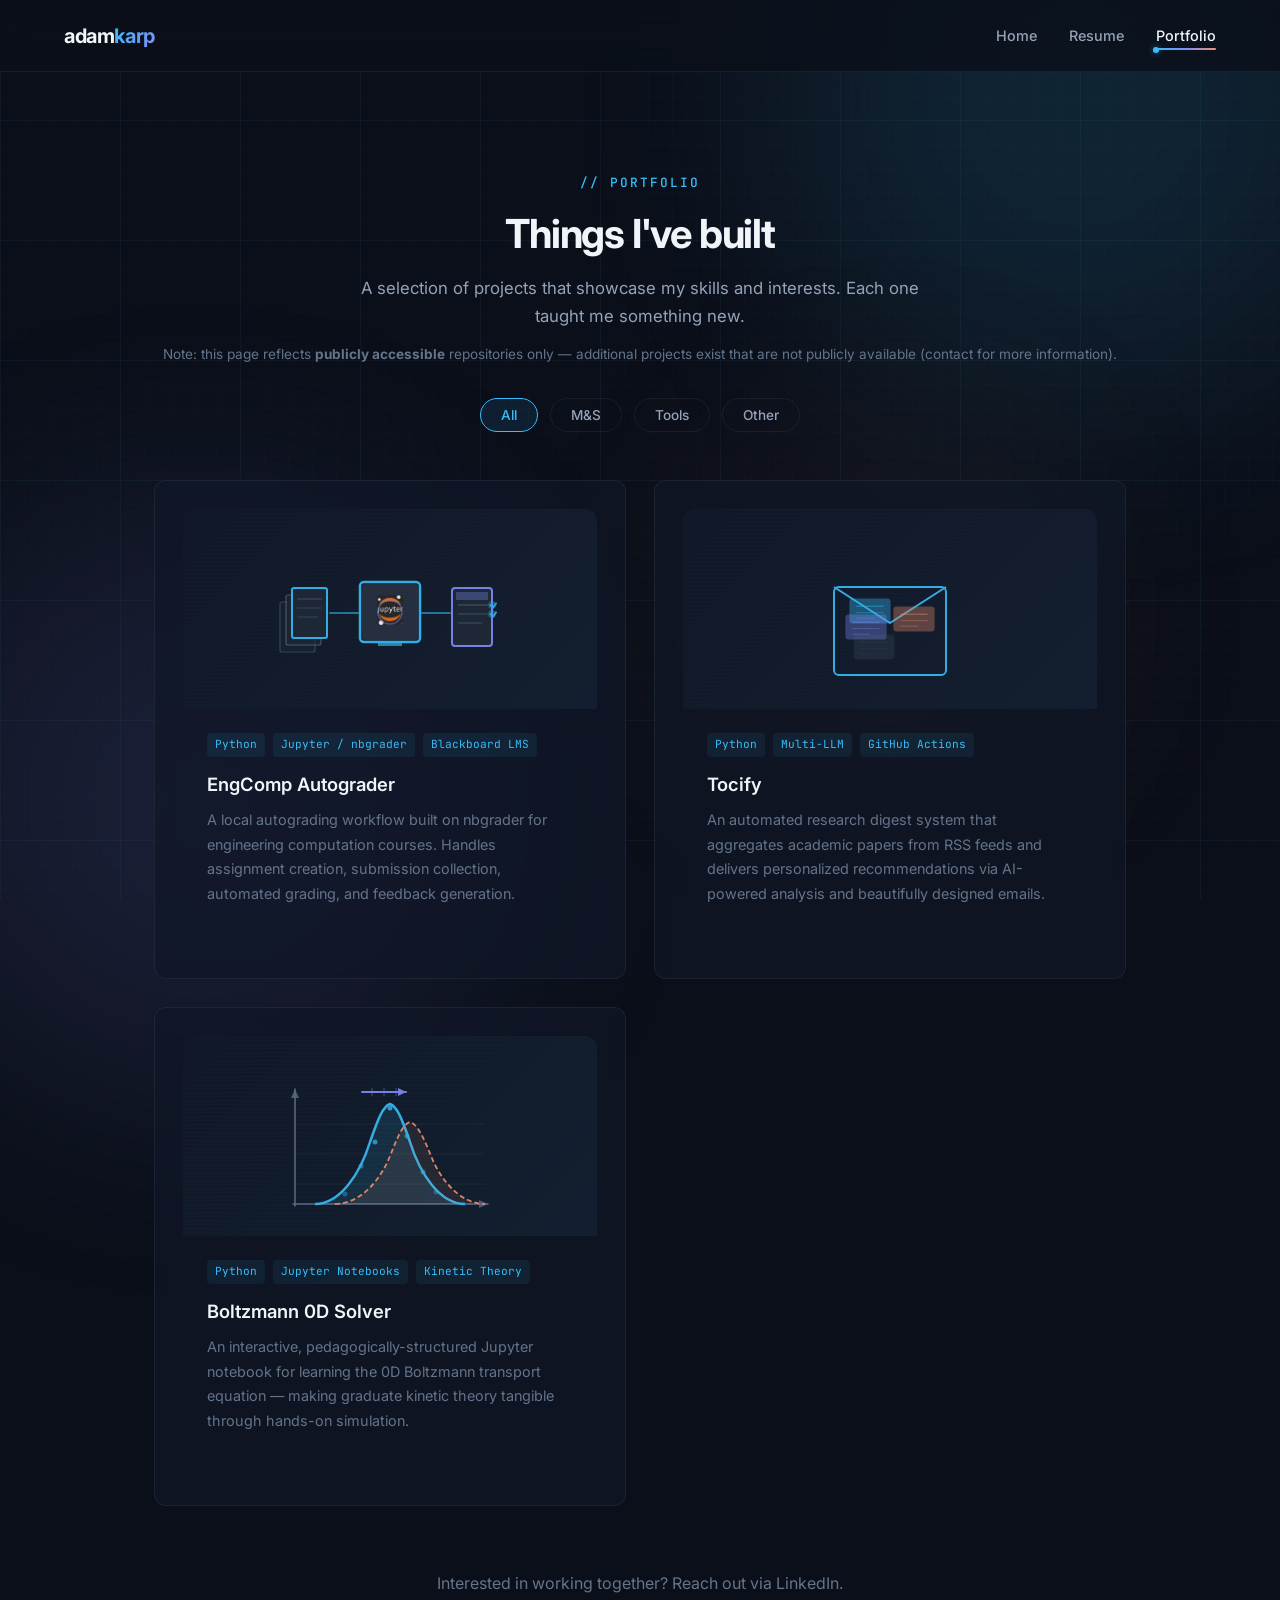
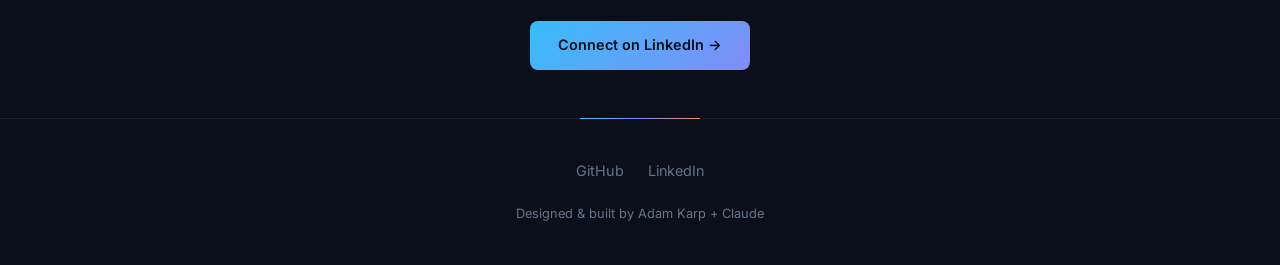
==== commit 2ad76ea1: "Update Tocify portfolio tile to reflect current repo state Reflects multi-provider LLM support, repo" ====
--- a/portfolio.html
+++ b/portfolio.html
@@ -228,7 +228,7 @@
               <div class="project-card__body">
                 <div class="project-card__tags">
                   <span class="project-card__tag">Python</span>
-                  <span class="project-card__tag">Claude API</span>
+                  <span class="project-card__tag">Multi-LLM</span>
                   <span class="project-card__tag">GitHub Actions</span>
                 </div>
                 <h3 class="project-card__title">Tocify</h3>
@@ -245,28 +245,28 @@
                 <button class="project-card__close">Close</button>
               </div>
               <div class="project-card__detail">
-                <p>A fork of the original tocify project with transformative architectural changes. The original generated markdown digests and committed them directly to the repository. I completely reimagined the system with a new delivery architecture and upgraded AI provider.</p>
-                <p><strong>Two Major Architectural Shifts:</strong></p>
-                <ul>
-                  <li><strong>1. Delivery Model Redesign:</strong> Original system → commit markdown digests to repo. My fork → generate structured JSON data and deliver beautiful HTML emails to inbox instead. This eliminates repository bloat from weekly digest commits while providing a superior user experience.</li>
-                  <li><strong>2. AI Provider Migration:</strong> Replaced OpenAI with Anthropic Claude for significantly better semantic understanding of research papers and research interests.</li>
+                <p>A fork of the original tocify project with transformative architectural changes. The original was a flat collection of scripts that committed markdown digests back to the repo. I completely reimagined it with a structured codebase, email delivery, and a provider-agnostic AI layer.</p>
+                <p><strong>Core Architectural Shifts:</strong></p>
+                <ul>
+                  <li><strong>Repo Restructure:</strong> Reorganized the original flat-file layout into a clean <code>src/</code> package (core engine, email layer, LLM wrapper, feed checker) and a dedicated <code>settings/</code> folder (feeds, interests, LLM config, prompt template) — separating runnable code from user-customizable config.</li>
+                  <li><strong>Delivery Model Redesign:</strong> Original system → commit markdown digests to repo. My fork → generate structured JSON data and deliver beautiful HTML emails to inbox instead. This eliminates repository bloat from weekly digest commits while providing a superior user experience.</li>
+                  <li><strong>Multi-Provider LLM Abstraction:</strong> Built a generic <code>llm_wrapper.py</code> layer supporting Anthropic, OpenAI, and Google Gemini interchangeably — provider and model configurable via secrets or <code>settings/llm.json</code>.</li>
                 </ul>
                 <p><strong>Supporting Enhancements:</strong></p>
                 <ul>
                   <li><strong>Email Design:</strong> Built responsive HTML email templates with card-based layout, color-coded relevance badges, source attribution pills, and mobile optimization</li>
-                  <li><strong>Data Architecture:</strong> Separated JSON data generation from presentation layer for flexibility and reusability</li>
                   <li><strong>Parser Robustness:</strong> Enhanced RSS parsing to handle diverse date formats across different journal feeds</li>
                 </ul>
                 <p><strong>Skills Demonstrated:</strong></p>
                 <ul>
+                  <li><strong>Codebase Organization:</strong> Imposed clear structure on an unorganized proof-of-concept, separating concerns across <code>src/</code> and <code>settings/</code></li>
                   <li><strong>System Architecture:</strong> Redesigned delivery pipeline to solve a fundamental problem (repo bloat)</li>
-                  <li><strong>API Integration:</strong> Migrated between AI providers and integrated email delivery</li>
+                  <li><strong>API Abstraction:</strong> Designed a provider-agnostic wrapper supporting multiple LLM vendors behind a unified interface</li>
                   <li><strong>Email Engineering:</strong> Built production-ready responsive HTML emails</li>
-                  <li><strong>Full-Stack Thinking:</strong> Addressed backend data processing, architecture decisions, and frontend UX simultaneously</li>
                 </ul>
                 <div class="project-card__tags" style="margin-top: 0.5rem;">
                   <span class="project-card__tag">Python</span>
-                  <span class="project-card__tag">Claude API</span>
+                  <span class="project-card__tag">Multi-LLM</span>
                   <span class="project-card__tag">GitHub Actions</span>
                   <span class="project-card__tag">RSS/XML</span>
                   <span class="project-card__tag">HTML/Email</span>
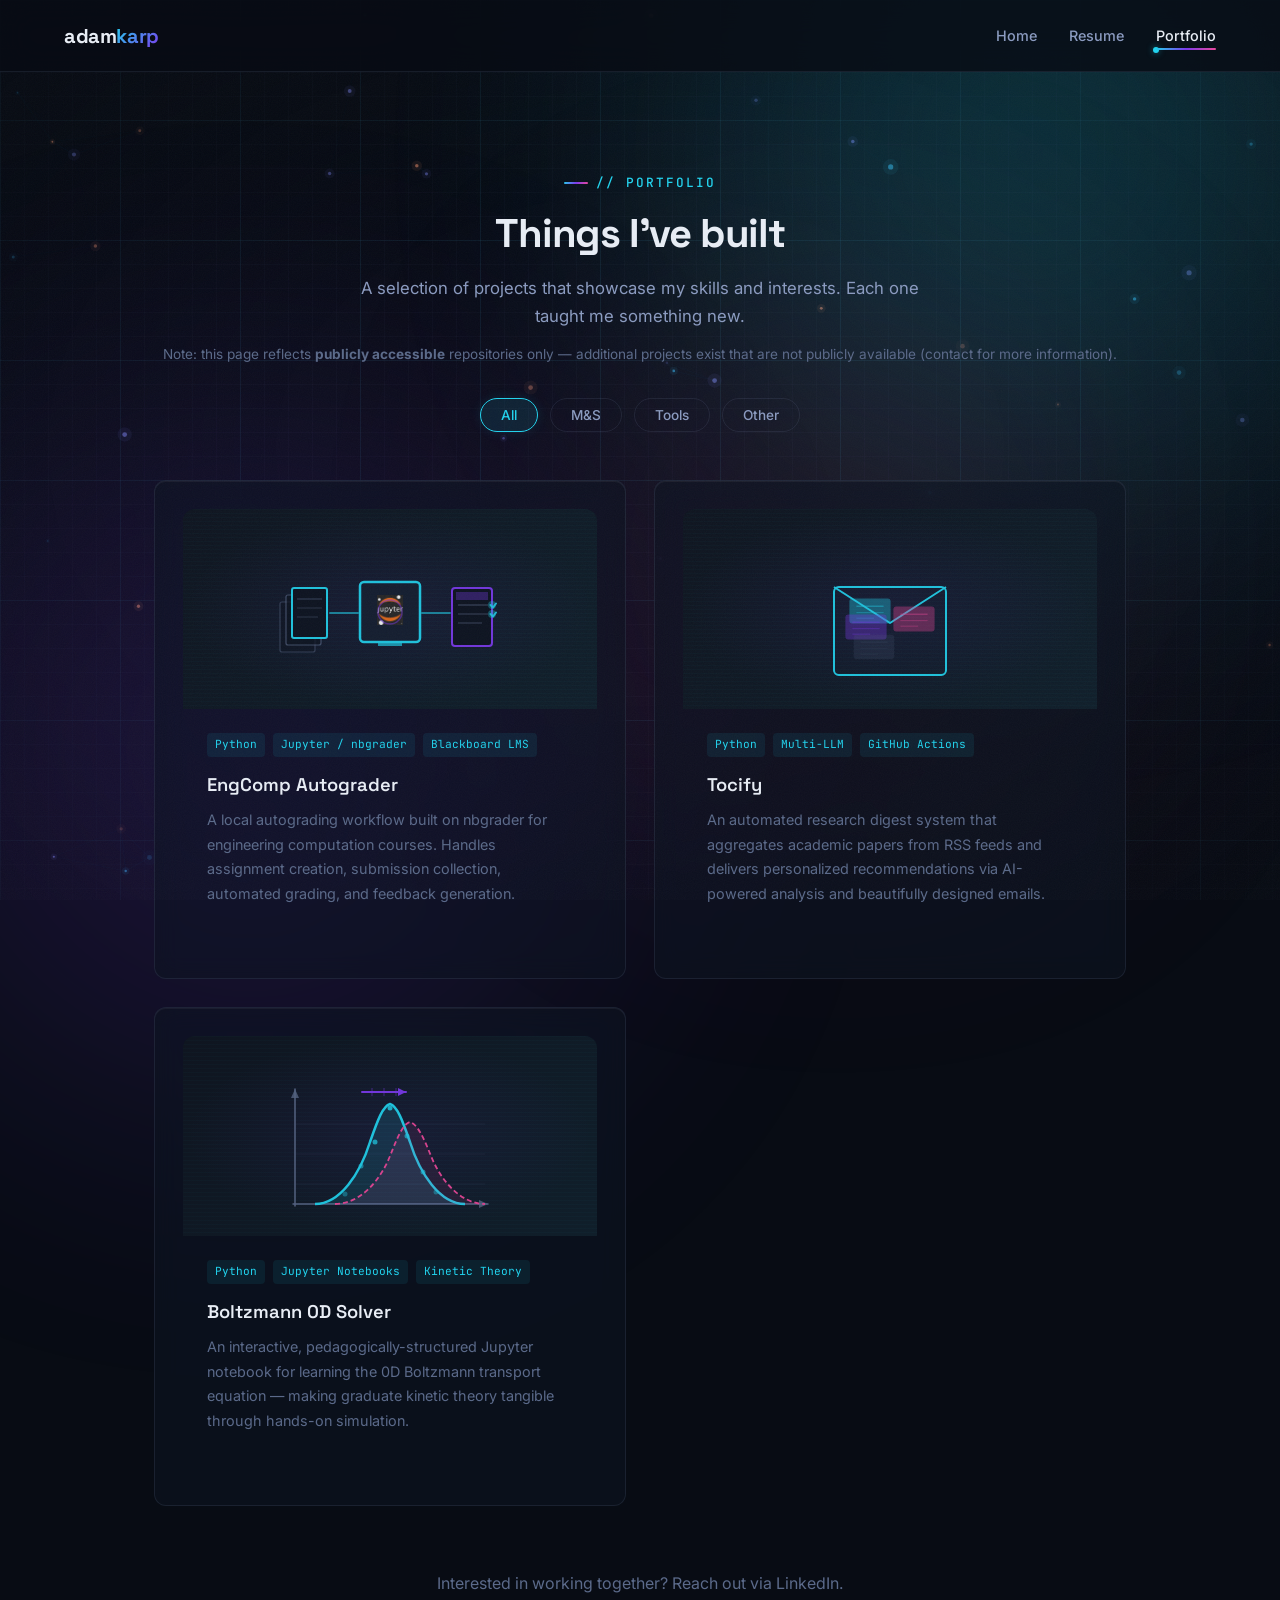
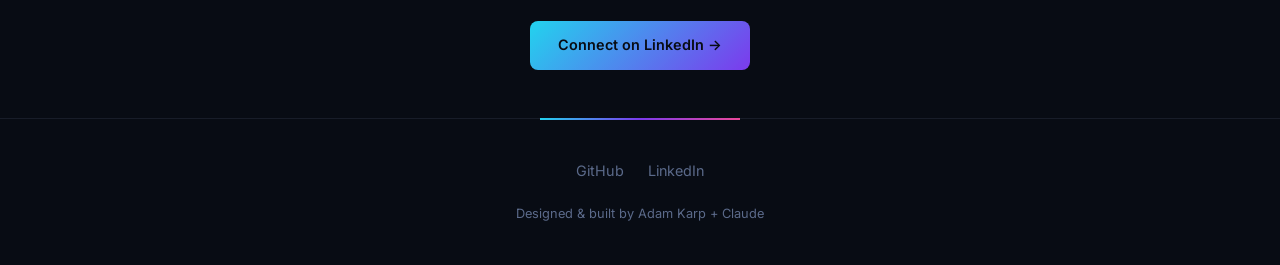
==== commit 2f5a989b: "Fix inline SVG colors to match new palette and fix publications CSS selector Replace 78 hardcoded ol" ====
--- a/portfolio.html
+++ b/portfolio.html
@@ -7,7 +7,7 @@
   <meta name="description" content="Portfolio of projects and work samples.">
   <link rel="preconnect" href="https://fonts.googleapis.com">
   <link rel="preconnect" href="https://fonts.gstatic.com" crossorigin>
-  <link href="https://fonts.googleapis.com/css2?family=Inter:wght@400;500;600;700;800&family=JetBrains+Mono:wght@400;500&display=swap" rel="stylesheet">
+  <link href="https://fonts.googleapis.com/css2?family=Inter:wght@400;500;600;700;800&family=JetBrains+Mono:wght@400;500&family=Space+Grotesk:wght@500;600;700&display=swap" rel="stylesheet">
   <link rel="stylesheet" href="css/style.css">
   <link rel="icon" href="favicon.svg" type="image/svg+xml">
   <!-- Open Graph / Twitter Card -->
@@ -81,53 +81,53 @@
                     <!-- INPUT: Notebook stack (left) -->
                     <g>
                       <!-- Notebook 3 (back) -->
-                      <rect x="10" y="55" width="35" height="50" rx="2" fill="#1f2937" stroke="#64748b" stroke-width="1.2" opacity="0.5"/>
+                      <rect x="10" y="55" width="35" height="50" rx="2" fill="#0e1420" stroke="#5b6a8a" stroke-width="1.2" opacity="0.5"/>
                       <!-- Notebook 2 (middle) -->
-                      <rect x="16" y="48" width="35" height="50" rx="2" fill="#1f2937" stroke="#64748b" stroke-width="1.2" opacity="0.7"/>
+                      <rect x="16" y="48" width="35" height="50" rx="2" fill="#0e1420" stroke="#5b6a8a" stroke-width="1.2" opacity="0.7"/>
                       <!-- Notebook 1 (front) -->
-                      <rect x="22" y="41" width="35" height="50" rx="2" fill="#1f2937" stroke="#38bdf8" stroke-width="2"/>
+                      <rect x="22" y="41" width="35" height="50" rx="2" fill="#0e1420" stroke="#22d3ee" stroke-width="2"/>
                       <!-- Lines on top notebook -->
-                      <line x1="27" y1="52" x2="52" y2="52" stroke="#64748b" stroke-width="1" opacity="0.6"/>
-                      <line x1="27" y1="61" x2="52" y2="61" stroke="#64748b" stroke-width="1" opacity="0.4"/>
-                      <line x1="27" y1="70" x2="48" y2="70" stroke="#64748b" stroke-width="1" opacity="0.4"/>
+                      <line x1="27" y1="52" x2="52" y2="52" stroke="#5b6a8a" stroke-width="1" opacity="0.6"/>
+                      <line x1="27" y1="61" x2="52" y2="61" stroke="#5b6a8a" stroke-width="1" opacity="0.4"/>
+                      <line x1="27" y1="70" x2="48" y2="70" stroke="#5b6a8a" stroke-width="1" opacity="0.4"/>
                     </g>
 
                     <!-- PROCESS: Monitor/Screen with Jupyter (center) -->
                     <g>
                       <!-- Monitor frame -->
-                      <rect x="90" y="35" width="60" height="60" rx="4" fill="none" stroke="#38bdf8" stroke-width="2.5"/>
+                      <rect x="90" y="35" width="60" height="60" rx="4" fill="none" stroke="#22d3ee" stroke-width="2.5"/>
                       <!-- Monitor screen background (light) -->
-                      <rect x="92" y="37" width="56" height="56" rx="3" fill="#2d3748" opacity="0.8"/>
+                      <rect x="92" y="37" width="56" height="56" rx="3" fill="#162030" opacity="0.8"/>
                       <!-- Monitor stand -->
-                      <rect x="108" y="95" width="24" height="4" fill="#38bdf8" opacity="0.7"/>
+                      <rect x="108" y="95" width="24" height="4" fill="#22d3ee" opacity="0.7"/>
                       <!-- Jupyter logo (from assets) -->
                       <image href="assets/jupyter-logo.jpg" x="105" y="48" width="30" height="30"/>
                       <!-- Processing indicator -->
-                      <circle cx="120" cy="65" r="12" fill="none" stroke="#818cf8" stroke-width="1.5" opacity="0.5"/>
+                      <circle cx="120" cy="65" r="12" fill="none" stroke="#7c3aed" stroke-width="1.5" opacity="0.5"/>
                     </g>
 
                     <!-- Arrow flow indicators -->
-                    <path d="M 60 66 L 88 66" stroke="#38bdf8" stroke-width="2" fill="none" stroke-linecap="round" opacity="0.6"/>
-                    <path d="M 152 66 L 180 66" stroke="#38bdf8" stroke-width="2" fill="none" stroke-linecap="round" opacity="0.6"/>
+                    <path d="M 60 66 L 88 66" stroke="#22d3ee" stroke-width="2" fill="none" stroke-linecap="round" opacity="0.6"/>
+                    <path d="M 152 66 L 180 66" stroke="#22d3ee" stroke-width="2" fill="none" stroke-linecap="round" opacity="0.6"/>
 
                     <!-- OUTPUT: Grades document (right) -->
                     <g>
                       <!-- Document -->
-                      <rect x="182" y="41" width="40" height="58" rx="3" fill="#1f2937" stroke="#818cf8" stroke-width="2"/>
+                      <rect x="182" y="41" width="40" height="58" rx="3" fill="#0e1420" stroke="#7c3aed" stroke-width="2"/>
                       <!-- Header -->
-                      <rect x="186" y="45" width="32" height="8" fill="#818cf8" opacity="0.35"/>
+                      <rect x="186" y="45" width="32" height="8" fill="#7c3aed" opacity="0.35"/>
                       <!-- Grade lines -->
-                      <line x1="188" y1="58" x2="218" y2="58" stroke="#64748b" stroke-width="1.2" opacity="0.6"/>
-                      <line x1="188" y1="67" x2="218" y2="67" stroke="#64748b" stroke-width="1.2" opacity="0.5"/>
-                      <line x1="188" y1="76" x2="212" y2="76" stroke="#64748b" stroke-width="1.2" opacity="0.5"/>
+                      <line x1="188" y1="58" x2="218" y2="58" stroke="#5b6a8a" stroke-width="1.2" opacity="0.6"/>
+                      <line x1="188" y1="67" x2="218" y2="67" stroke="#5b6a8a" stroke-width="1.2" opacity="0.5"/>
+                      <line x1="188" y1="76" x2="212" y2="76" stroke="#5b6a8a" stroke-width="1.2" opacity="0.5"/>
                       <!-- Checkmarks on document -->
                       <g transform="translate(222, 58)">
-                        <circle r="4" fill="#38bdf8" opacity="0.35"/>
-                        <path d="M -1.5 0 L 1 2.5 L 4 -1.5" stroke="#38bdf8" stroke-width="2" fill="none" stroke-linecap="round" stroke-linejoin="round" opacity="0.9"/>
+                        <circle r="4" fill="#22d3ee" opacity="0.35"/>
+                        <path d="M -1.5 0 L 1 2.5 L 4 -1.5" stroke="#22d3ee" stroke-width="2" fill="none" stroke-linecap="round" stroke-linejoin="round" opacity="0.9"/>
                       </g>
                       <g transform="translate(222, 67)">
-                        <circle r="4" fill="#38bdf8" opacity="0.35"/>
-                        <path d="M -1.5 0 L 1 2.5 L 4 -1.5" stroke="#38bdf8" stroke-width="2" fill="none" stroke-linecap="round" stroke-linejoin="round" opacity="0.9"/>
+                        <circle r="4" fill="#22d3ee" opacity="0.35"/>
+                        <path d="M -1.5 0 L 1 2.5 L 4 -1.5" stroke="#22d3ee" stroke-width="2" fill="none" stroke-linecap="round" stroke-linejoin="round" opacity="0.9"/>
                       </g>
                     </g>
                   </svg>
@@ -186,41 +186,41 @@
                 <div class="project-card__placeholder">
                   <svg viewBox="0 0 200 200" xmlns="http://www.w3.org/2000/svg" class="project-icon">
                     <!-- Email envelope -->
-                    <rect x="30" y="50" width="140" height="110" rx="6" fill="none" stroke="#38bdf8" stroke-width="2.5"/>
+                    <rect x="30" y="50" width="140" height="110" rx="6" fill="none" stroke="#22d3ee" stroke-width="2.5"/>
                     <!-- Envelope flap -->
-                    <path d="M 30 50 L 100 95 L 170 50" fill="none" stroke="#38bdf8" stroke-width="2.5" stroke-linejoin="round"/>
+                    <path d="M 30 50 L 100 95 L 170 50" fill="none" stroke="#22d3ee" stroke-width="2.5" stroke-linejoin="round"/>
 
                     <!-- Clean flowing papers inside envelope -->
                     <!-- Paper 1 - Top, highlighted (relevant) -->
                     <g class="paper-item" style="animation: paperFlow1 6s ease-in-out infinite;">
-                      <rect x="50" y="65" width="50" height="30" rx="3" fill="#38bdf8" opacity="0.4" stroke="#38bdf8" stroke-width="1.5"/>
-                      <line x1="58" y1="74" x2="92" y2="74" stroke="#38bdf8" stroke-width="1" opacity="0.8"/>
-                      <line x1="58" y1="82" x2="92" y2="82" stroke="#38bdf8" stroke-width="0.8" opacity="0.6"/>
-                      <line x1="58" y1="89" x2="80" y2="89" stroke="#38bdf8" stroke-width="0.8" opacity="0.6"/>
+                      <rect x="50" y="65" width="50" height="30" rx="3" fill="#22d3ee" opacity="0.4" stroke="#22d3ee" stroke-width="1.5"/>
+                      <line x1="58" y1="74" x2="92" y2="74" stroke="#22d3ee" stroke-width="1" opacity="0.8"/>
+                      <line x1="58" y1="82" x2="92" y2="82" stroke="#22d3ee" stroke-width="0.8" opacity="0.6"/>
+                      <line x1="58" y1="89" x2="80" y2="89" stroke="#22d3ee" stroke-width="0.8" opacity="0.6"/>
                     </g>
 
                     <!-- Paper 2 - Middle left, highlighted -->
                     <g class="paper-item" style="animation: paperFlow2 6s ease-in-out infinite;">
-                      <rect x="45" y="85" width="50" height="30" rx="3" fill="#818cf8" opacity="0.38" stroke="#818cf8" stroke-width="1.5"/>
-                      <line x1="53" y1="94" x2="87" y2="94" stroke="#818cf8" stroke-width="1" opacity="0.8"/>
-                      <line x1="53" y1="102" x2="87" y2="102" stroke="#818cf8" stroke-width="0.8" opacity="0.6"/>
-                      <line x1="53" y1="109" x2="75" y2="109" stroke="#818cf8" stroke-width="0.8" opacity="0.6"/>
+                      <rect x="45" y="85" width="50" height="30" rx="3" fill="#7c3aed" opacity="0.38" stroke="#7c3aed" stroke-width="1.5"/>
+                      <line x1="53" y1="94" x2="87" y2="94" stroke="#7c3aed" stroke-width="1" opacity="0.8"/>
+                      <line x1="53" y1="102" x2="87" y2="102" stroke="#7c3aed" stroke-width="0.8" opacity="0.6"/>
+                      <line x1="53" y1="109" x2="75" y2="109" stroke="#7c3aed" stroke-width="0.8" opacity="0.6"/>
                     </g>
 
                     <!-- Paper 3 - Right side, highlighted -->
                     <g class="paper-item" style="animation: paperFlow3 6s ease-in-out infinite;">
-                      <rect x="105" y="75" width="50" height="30" rx="3" fill="#f0916c" opacity="0.38" stroke="#f0916c" stroke-width="1.5"/>
-                      <line x1="113" y1="84" x2="147" y2="84" stroke="#f0916c" stroke-width="1" opacity="0.8"/>
-                      <line x1="113" y1="92" x2="147" y2="92" stroke="#f0916c" stroke-width="0.8" opacity="0.6"/>
-                      <line x1="113" y1="99" x2="135" y2="99" stroke="#f0916c" stroke-width="0.8" opacity="0.6"/>
+                      <rect x="105" y="75" width="50" height="30" rx="3" fill="#ec4899" opacity="0.38" stroke="#ec4899" stroke-width="1.5"/>
+                      <line x1="113" y1="84" x2="147" y2="84" stroke="#ec4899" stroke-width="1" opacity="0.8"/>
+                      <line x1="113" y1="92" x2="147" y2="92" stroke="#ec4899" stroke-width="0.8" opacity="0.6"/>
+                      <line x1="113" y1="99" x2="135" y2="99" stroke="#ec4899" stroke-width="0.8" opacity="0.6"/>
                     </g>
 
                     <!-- Paper 4 - Bottom, faded (filtered out) -->
                     <g class="paper-item" style="animation: paperFlow4 6s ease-in-out infinite;">
-                      <rect x="55" y="110" width="50" height="30" rx="3" fill="#64748b" opacity="0.18" stroke="#64748b" stroke-width="1.2" stroke-dasharray="3,2"/>
-                      <line x1="63" y1="119" x2="97" y2="119" stroke="#64748b" stroke-width="0.7" opacity="0.35"/>
-                      <line x1="63" y1="127" x2="97" y2="127" stroke="#64748b" stroke-width="0.6" opacity="0.25"/>
-                      <line x1="63" y1="134" x2="85" y2="134" stroke="#64748b" stroke-width="0.6" opacity="0.25"/>
+                      <rect x="55" y="110" width="50" height="30" rx="3" fill="#5b6a8a" opacity="0.18" stroke="#5b6a8a" stroke-width="1.2" stroke-dasharray="3,2"/>
+                      <line x1="63" y1="119" x2="97" y2="119" stroke="#5b6a8a" stroke-width="0.7" opacity="0.35"/>
+                      <line x1="63" y1="127" x2="97" y2="127" stroke="#5b6a8a" stroke-width="0.6" opacity="0.25"/>
+                      <line x1="63" y1="134" x2="85" y2="134" stroke="#5b6a8a" stroke-width="0.6" opacity="0.25"/>
                     </g>
                   </svg>
                 </div>
@@ -288,42 +288,42 @@
                 <div class="project-card__placeholder">
                   <svg viewBox="0 0 240 160" xmlns="http://www.w3.org/2000/svg" class="project-icon">
                     <!-- Background grid lines -->
-                    <line x1="25" y1="50" x2="215" y2="50" stroke="#64748b" stroke-width="0.5" opacity="0.3"/>
-                    <line x1="25" y1="80" x2="215" y2="80" stroke="#64748b" stroke-width="0.5" opacity="0.3"/>
-                    <line x1="25" y1="110" x2="215" y2="110" stroke="#64748b" stroke-width="0.5" opacity="0.3"/>
+                    <line x1="25" y1="50" x2="215" y2="50" stroke="#5b6a8a" stroke-width="0.5" opacity="0.3"/>
+                    <line x1="25" y1="80" x2="215" y2="80" stroke="#5b6a8a" stroke-width="0.5" opacity="0.3"/>
+                    <line x1="25" y1="110" x2="215" y2="110" stroke="#5b6a8a" stroke-width="0.5" opacity="0.3"/>
 
                     <!-- Coordinate axes -->
-                    <line x1="25" y1="15" x2="25" y2="132" stroke="#64748b" stroke-width="1.5" stroke-linecap="round"/>
-                    <line x1="23" y1="130" x2="218" y2="130" stroke="#64748b" stroke-width="1.5" stroke-linecap="round"/>
+                    <line x1="25" y1="15" x2="25" y2="132" stroke="#5b6a8a" stroke-width="1.5" stroke-linecap="round"/>
+                    <line x1="23" y1="130" x2="218" y2="130" stroke="#5b6a8a" stroke-width="1.5" stroke-linecap="round"/>
                     <!-- Y-axis arrowhead -->
-                    <polygon points="25,15 21,24 29,24" fill="#64748b" opacity="0.8"/>
+                    <polygon points="25,15 21,24 29,24" fill="#5b6a8a" opacity="0.8"/>
                     <!-- X-axis arrowhead -->
-                    <polygon points="218,130 209,126 209,134" fill="#64748b" opacity="0.8"/>
+                    <polygon points="218,130 209,126 209,134" fill="#5b6a8a" opacity="0.8"/>
 
                     <!-- Equilibrium Maxwellian — blue, centered -->
                     <path d="M 45,130 C 70,130 90,100 100,68 C 108,45 113,32 120,30 C 127,32 132,45 140,68 C 150,100 170,130 195,130"
-                          fill="#38bdf8" fill-opacity="0.13" stroke="#38bdf8" stroke-width="2.5" stroke-linejoin="round"/>
+                          fill="#22d3ee" fill-opacity="0.13" stroke="#22d3ee" stroke-width="2.5" stroke-linejoin="round"/>
 
                     <!-- Drifted distribution — orange dashed, shifted right under E field -->
                     <path d="M 65,130 C 90,130 110,107 120,82 C 128,62 133,50 140,48 C 147,50 153,62 161,82 C 171,107 191,130 215,130"
-                          fill="#f0916c" fill-opacity="0.10" stroke="#f0916c" stroke-width="1.8" stroke-dasharray="5,3" stroke-linejoin="round"/>
+                          fill="#ec4899" fill-opacity="0.10" stroke="#ec4899" stroke-width="1.8" stroke-dasharray="5,3" stroke-linejoin="round"/>
 
                     <!-- Electric field arrow (top-left, indicating drift direction) -->
-                    <line x1="92" y1="18" x2="136" y2="18" stroke="#818cf8" stroke-width="2" stroke-linecap="round"/>
-                    <polygon points="136,18 128,14 128,22" fill="#818cf8"/>
+                    <line x1="92" y1="18" x2="136" y2="18" stroke="#7c3aed" stroke-width="2" stroke-linecap="round"/>
+                    <polygon points="136,18 128,14 128,22" fill="#7c3aed"/>
                     <!-- Small tick marks on E-field line to distinguish it -->
-                    <line x1="102" y1="14" x2="102" y2="22" stroke="#818cf8" stroke-width="1" opacity="0.5"/>
-                    <line x1="114" y1="14" x2="114" y2="22" stroke="#818cf8" stroke-width="1" opacity="0.5"/>
-                    <line x1="126" y1="14" x2="126" y2="22" stroke="#818cf8" stroke-width="1" opacity="0.5"/>
+                    <line x1="102" y1="14" x2="102" y2="22" stroke="#7c3aed" stroke-width="1" opacity="0.5"/>
+                    <line x1="114" y1="14" x2="114" y2="22" stroke="#7c3aed" stroke-width="1" opacity="0.5"/>
+                    <line x1="126" y1="14" x2="126" y2="22" stroke="#7c3aed" stroke-width="1" opacity="0.5"/>
 
                     <!-- Monte Carlo sample dots (scattered near the equilibrium curve) -->
-                    <circle cx="105" cy="68" r="2.5" fill="#38bdf8" opacity="0.75"/>
-                    <circle cx="120" cy="34" r="2.5" fill="#38bdf8" opacity="0.85"/>
-                    <circle cx="137" cy="62" r="2.5" fill="#38bdf8" opacity="0.65"/>
-                    <circle cx="153" cy="98" r="2.5" fill="#38bdf8" opacity="0.55"/>
-                    <circle cx="91" cy="92" r="2.5" fill="#38bdf8" opacity="0.55"/>
-                    <circle cx="166" cy="118" r="2.5" fill="#38bdf8" opacity="0.40"/>
-                    <circle cx="75" cy="120" r="2.5" fill="#38bdf8" opacity="0.40"/>
+                    <circle cx="105" cy="68" r="2.5" fill="#22d3ee" opacity="0.75"/>
+                    <circle cx="120" cy="34" r="2.5" fill="#22d3ee" opacity="0.85"/>
+                    <circle cx="137" cy="62" r="2.5" fill="#22d3ee" opacity="0.65"/>
+                    <circle cx="153" cy="98" r="2.5" fill="#22d3ee" opacity="0.55"/>
+                    <circle cx="91" cy="92" r="2.5" fill="#22d3ee" opacity="0.55"/>
+                    <circle cx="166" cy="118" r="2.5" fill="#22d3ee" opacity="0.40"/>
+                    <circle cx="75" cy="120" r="2.5" fill="#22d3ee" opacity="0.40"/>
                   </svg>
                 </div>
               </div>
--- a/css/style.css
+++ b/css/style.css
@@ -2,25 +2,27 @@
    VARIABLES & RESET
    ============================================ */
 :root {
-  --bg-primary: #0b0f19;
-  --bg-secondary: #111827;
-  --bg-card: rgba(17, 24, 39, 0.7);
-  --bg-card-hover: rgba(31, 41, 55, 0.8);
-  --text-primary: #f1f5f9;
-  --text-secondary: #94a3b8;
-  --text-muted: #64748b;
-  --accent: #38bdf8;
-  --accent-secondary: #818cf8;
-  --accent-warm: #f0916c;
-  --accent-gradient: linear-gradient(135deg, #38bdf8, #818cf8);
-  --plasma-gradient: linear-gradient(135deg, #38bdf8, #818cf8, #f0916c);
-  --border: rgba(148, 163, 184, 0.1);
-  --border-hover: rgba(56, 189, 248, 0.3);
+  --bg-primary: #080c14;
+  --bg-secondary: #0f1520;
+  --bg-card: rgba(14, 20, 32, 0.6);
+  --bg-card-hover: rgba(22, 30, 48, 0.75);
+  --text-primary: #e8edf5;
+  --text-secondary: #8b9bc0;
+  --text-muted: #5b6a8a;
+  --accent: #22d3ee;
+  --accent-secondary: #7c3aed;
+  --accent-warm: #ec4899;
+  --accent-gradient: linear-gradient(135deg, #22d3ee, #7c3aed);
+  --plasma-gradient: linear-gradient(135deg, #22d3ee, #7c3aed, #ec4899);
+  --border: rgba(139, 155, 192, 0.12);
+  --border-hover: rgba(34, 211, 238, 0.3);
+  --shadow-sm: 0 2px 12px rgba(0, 0, 0, 0.25);
   --shadow: 0 4px 24px rgba(0, 0, 0, 0.3);
-  --shadow-lg: 0 8px 40px rgba(0, 0, 0, 0.4);
+  --shadow-lg: 0 8px 40px rgba(0, 0, 0, 0.4), 0 0 60px rgba(34, 211, 238, 0.04);
   --radius: 12px;
   --radius-lg: 20px;
   --transition: 0.3s cubic-bezier(0.4, 0, 0.2, 1);
+  --font-display: 'Space Grotesk', 'Inter', sans-serif;
   --font-sans: 'Inter', -apple-system, BlinkMacSystemFont, 'Segoe UI', sans-serif;
   --font-mono: 'JetBrains Mono', 'Fira Code', monospace;
   --nav-height: 72px;
@@ -49,6 +51,33 @@
   -moz-osx-font-smoothing: grayscale;
 }
 
+/* Vignette overlay */
+body::before {
+  content: '';
+  position: fixed;
+  inset: 0;
+  z-index: -1;
+  pointer-events: none;
+  background: radial-gradient(ellipse at center, transparent 40%, rgba(8, 12, 20, 0.6) 100%);
+}
+
+/* Noise texture */
+body::after {
+  content: '';
+  position: fixed;
+  inset: 0;
+  z-index: 0;
+  pointer-events: none;
+  opacity: 0.035;
+  background-image: url("data:image/svg+xml,%3Csvg viewBox='0 0 256 256' xmlns='http://www.w3.org/2000/svg'%3E%3Cfilter id='n'%3E%3CfeTurbulence type='fractalNoise' baseFrequency='0.9' numOctaves='4' stitchTiles='stitch'/%3E%3C/filter%3E%3Crect width='100%25' height='100%25' filter='url(%23n)'/%3E%3C/svg%3E");
+  background-repeat: repeat;
+  background-size: 256px 256px;
+}
+
+::selection {
+  background: rgba(34, 211, 238, 0.25);
+}
+
 a {
   color: var(--accent);
   text-decoration: none;
@@ -66,6 +95,24 @@
 
 ul {
   list-style: none;
+}
+
+/* Scrollbar */
+::-webkit-scrollbar {
+  width: 8px;
+}
+
+::-webkit-scrollbar-track {
+  background: var(--bg-primary);
+}
+
+::-webkit-scrollbar-thumb {
+  background: rgba(139, 155, 192, 0.2);
+  border-radius: 4px;
+}
+
+::-webkit-scrollbar-thumb:hover {
+  background: var(--accent);
 }
 
 /* ============================================
@@ -77,11 +124,11 @@
   z-index: -2;
   background-image:
     /* Major grid lines */
-    linear-gradient(rgba(56, 189, 248, 0.04) 1px, transparent 1px),
-    linear-gradient(90deg, rgba(56, 189, 248, 0.04) 1px, transparent 1px),
+    linear-gradient(rgba(34, 211, 238, 0.06) 1px, transparent 1px),
+    linear-gradient(90deg, rgba(34, 211, 238, 0.06) 1px, transparent 1px),
     /* Minor grid lines */
-    linear-gradient(rgba(148, 163, 184, 0.02) 1px, transparent 1px),
-    linear-gradient(90deg, rgba(148, 163, 184, 0.02) 1px, transparent 1px);
+    linear-gradient(rgba(139, 155, 192, 0.03) 1px, transparent 1px),
+    linear-gradient(90deg, rgba(139, 155, 192, 0.03) 1px, transparent 1px);
   background-size: 120px 120px, 120px 120px, 24px 24px, 24px 24px;
 }
 
@@ -96,11 +143,11 @@
 .bg-glow {
   position: fixed;
   z-index: -1;
-  width: 600px;
-  height: 600px;
+  width: 700px;
+  height: 700px;
   border-radius: 50%;
-  filter: blur(120px);
-  opacity: 0.12;
+  filter: blur(140px);
+  opacity: 0.16;
   pointer-events: none;
   animation: glowDrift 12s ease-in-out infinite alternate;
 }
@@ -109,22 +156,24 @@
   top: -200px;
   right: -100px;
   background: var(--accent);
+  opacity: 0.18;
 }
 
 .bg-glow--2 {
   bottom: -200px;
   left: -100px;
   background: var(--accent-secondary);
+  opacity: 0.16;
 }
 
 /* Third glow — warm ion exhaust plume */
 .bg-glow--3 {
   bottom: 10%;
   right: 15%;
-  width: 400px;
-  height: 400px;
+  width: 500px;
+  height: 500px;
   background: var(--accent-warm);
-  opacity: 0.06;
+  opacity: 0.12;
   animation-delay: -6s;
 }
 
@@ -146,7 +195,7 @@
   align-items: center;
   justify-content: space-between;
   padding: 0 clamp(1.5rem, 5vw, 4rem);
-  background: rgba(11, 15, 25, 0.8);
+  background: rgba(8, 12, 20, 0.8);
   backdrop-filter: blur(16px);
   -webkit-backdrop-filter: blur(16px);
   border-bottom: 1px solid var(--border);
@@ -155,11 +204,12 @@
 }
 
 .nav.scrolled {
-  background: rgba(11, 15, 25, 0.95);
+  background: rgba(8, 12, 20, 0.95);
   box-shadow: 0 2px 20px rgba(0, 0, 0, 0.3);
 }
 
 .nav__logo {
+  font-family: var(--font-display);
   font-size: 1.25rem;
   font-weight: 700;
   color: var(--text-primary);
@@ -212,7 +262,7 @@
   background: var(--accent);
   opacity: 0;
   transition: opacity var(--transition);
-  box-shadow: 0 0 6px rgba(56, 189, 248, 0.5);
+  box-shadow: 0 0 6px rgba(34, 211, 238, 0.5);
 }
 
 .nav__link:hover,
@@ -291,9 +341,24 @@
   text-transform: uppercase;
   letter-spacing: 0.15em;
   margin-bottom: 1rem;
+  position: relative;
+  padding-left: 32px;
+}
+
+.section__label::before {
+  content: '';
+  position: absolute;
+  left: 0;
+  top: 50%;
+  transform: translateY(-50%);
+  width: 24px;
+  height: 2px;
+  background: var(--plasma-gradient);
+  border-radius: 1px;
 }
 
 .section__title {
+  font-family: var(--font-display);
   font-size: clamp(1.75rem, 4vw, 2.5rem);
   font-weight: 700;
   color: var(--text-primary);
@@ -305,7 +370,7 @@
 .section__subtitle {
   font-size: 1.05rem;
   color: var(--text-secondary);
-  max-width: 600px;
+  max-width: 560px;
   line-height: 1.7;
 }
 
@@ -333,6 +398,7 @@
 }
 
 .hero__name {
+  font-family: var(--font-display);
   font-size: clamp(2.5rem, 7vw, 4.5rem);
   font-weight: 800;
   letter-spacing: -0.04em;
@@ -357,6 +423,7 @@
 }
 
 .hero__tagline {
+  font-family: var(--font-display);
   font-size: clamp(1.25rem, 3vw, 1.75rem);
   font-weight: 600;
   color: var(--text-secondary);
@@ -368,7 +435,7 @@
 .hero__description {
   font-size: 1.05rem;
   color: var(--text-muted);
-  max-width: 540px;
+  max-width: 560px;
   margin-bottom: 2.5rem;
   opacity: 0;
   animation: fadeInUp 0.6s 0.8s forwards;
@@ -406,7 +473,7 @@
 
 .btn--primary:hover {
   transform: translateY(-2px);
-  box-shadow: 0 4px 20px rgba(56, 189, 248, 0.25), 0 0 40px rgba(129, 140, 248, 0.1);
+  box-shadow: 0 4px 20px rgba(34, 211, 238, 0.3), 0 0 40px rgba(124, 58, 237, 0.12);
   color: var(--bg-primary);
 }
 
@@ -432,8 +499,9 @@
   border-radius: var(--radius);
   padding: 1.75rem;
   transition: all var(--transition);
-  backdrop-filter: blur(8px);
-  -webkit-backdrop-filter: blur(8px);
+  backdrop-filter: blur(12px) saturate(1.3);
+  -webkit-backdrop-filter: blur(12px) saturate(1.3);
+  box-shadow: inset 0 1px 0 rgba(255, 255, 255, 0.05);
 }
 
 /* Traveling light border on hover */
@@ -479,20 +547,20 @@
   background: var(--bg-card-hover);
   border-color: transparent;
   transform: translateY(-4px);
-  box-shadow: var(--shadow-lg);
+  box-shadow: var(--shadow-lg), 0 0 60px rgba(34, 211, 238, 0.06);
 }
 
 /* Strip all hover/transition effects from project cards —
    only the flip on .project-card__inner is allowed to animate */
 .project-card .card {
   transition: none !important;
-  box-shadow: none !important;
+  box-shadow: inset 0 1px 0 rgba(255, 255, 255, 0.05) !important;
 }
 
 .project-card .card:hover {
   background: var(--bg-card) !important;
   border-color: var(--border) !important;
-  box-shadow: none !important;
+  box-shadow: inset 0 1px 0 rgba(255, 255, 255, 0.05) !important;
 }
 
 .project-card .project-card__front.card:hover {
@@ -531,9 +599,11 @@
 .stat {
   text-align: center;
   padding: 1.5rem;
+  border: 1px solid var(--border);
 }
 
 .stat__number {
+  font-family: var(--font-display);
   font-size: 2rem;
   font-weight: 800;
   background: var(--accent-gradient);
@@ -559,6 +629,22 @@
   margin-top: 2.5rem;
 }
 
+.skill-card {
+  position: relative;
+}
+
+.skill-card::after {
+  content: '';
+  position: absolute;
+  top: 0;
+  left: 0;
+  right: 0;
+  height: 2px;
+  background: var(--plasma-gradient);
+  border-radius: var(--radius) var(--radius) 0 0;
+  opacity: 0.7;
+}
+
 .skill-card__icon {
   width: 120px;
   height: 90px;
@@ -581,6 +667,7 @@
 }
 
 .skill-card__title {
+  font-family: var(--font-display);
   font-size: 1.1rem;
   font-weight: 600;
   margin-bottom: 0.5rem;
@@ -691,10 +778,17 @@
 }
 
 .resume-header__name {
+  font-family: var(--font-display);
   font-size: clamp(2rem, 5vw, 3rem);
   font-weight: 800;
   letter-spacing: -0.03em;
   margin-bottom: 0.5rem;
+  background: var(--plasma-gradient);
+  background-size: 200% auto;
+  -webkit-background-clip: text;
+  background-clip: text;
+  -webkit-text-fill-color: transparent;
+  animation: plasmaShimmer 6s ease-in-out infinite alternate;
 }
 
 .resume-header__title {
@@ -726,6 +820,7 @@
 }
 
 .resume-section__title {
+  font-family: var(--font-display);
   font-size: 1.1rem;
   font-weight: 700;
   text-transform: uppercase;
@@ -744,17 +839,34 @@
   bottom: -1px;
   left: 0;
   width: 60px;
-  height: 1px;
+  height: 2px;
   background: var(--plasma-gradient);
   border-radius: 1px;
+}
+
+/* Glowing dot at start of section divider */
+.resume-section__title::before {
+  content: '';
+  position: absolute;
+  bottom: -4px;
+  left: -3px;
+  width: 6px;
+  height: 6px;
+  border-radius: 50%;
+  background: var(--accent);
+  box-shadow: 0 0 8px rgba(34, 211, 238, 0.6);
 }
 
 .resume-entry {
   position: relative;
   margin-bottom: 2rem;
   padding-left: 1.5rem;
+  padding-top: 0.5rem;
+  padding-bottom: 0.5rem;
+  padding-right: 0.75rem;
   border-left: 2px solid var(--border);
-  transition: border-color var(--transition);
+  border-radius: 0 var(--radius) var(--radius) 0;
+  transition: border-color var(--transition), background var(--transition);
 }
 
 /* Circuit node dot at the top of each entry */
@@ -762,7 +874,7 @@
   content: '';
   position: absolute;
   left: -5px;
-  top: 6px;
+  top: 12px;
   width: 8px;
   height: 8px;
   border-radius: 50%;
@@ -773,11 +885,12 @@
 
 .resume-entry:hover {
   border-left-color: var(--accent);
+  background: rgba(14, 20, 32, 0.5);
 }
 
 .resume-entry:hover::before {
   border-color: var(--accent);
-  box-shadow: 0 0 8px rgba(56, 189, 248, 0.5);
+  box-shadow: 0 0 8px rgba(34, 211, 238, 0.5);
 }
 
 .resume-entry__header {
@@ -790,6 +903,7 @@
 }
 
 .resume-entry__role {
+  font-family: var(--font-display);
   font-size: 1.05rem;
   font-weight: 600;
 }
@@ -820,7 +934,7 @@
 }
 
 .resume-entry__details li::before {
-  content: '▹';
+  content: '\25B9';
   position: absolute;
   left: 0;
   color: var(--accent);
@@ -834,8 +948,10 @@
 
 .skill-tag {
   padding: 0.4rem 1rem;
-  background: rgba(56, 189, 248, 0.08);
-  border: 1px solid rgba(56, 189, 248, 0.15);
+  padding-left: 1.25rem;
+  background: rgba(34, 211, 238, 0.08);
+  border: 1px solid rgba(34, 211, 238, 0.15);
+  border-left: 3px solid rgba(34, 211, 238, 0.4);
   border-radius: 999px;
   font-size: 0.85rem;
   color: var(--text-secondary);
@@ -843,15 +959,22 @@
 }
 
 .skill-tag:hover {
-  background: rgba(56, 189, 248, 0.15);
+  background: rgba(34, 211, 238, 0.15);
   border-color: var(--accent);
-  color: var(--accent);
-  box-shadow: 0 0 10px rgba(56, 189, 248, 0.15);
+  border-left-color: var(--accent);
+  color: var(--accent);
+  box-shadow: 0 0 10px rgba(34, 211, 238, 0.15);
+  transform: translateY(-1px);
 }
 
 .resume-download {
   text-align: center;
   padding: 2rem 0;
+}
+
+/* Publications section — violet accent */
+.resume-section:nth-child(6) .resume-section__title {
+  color: var(--accent-secondary);
 }
 
 /* ============================================
@@ -885,9 +1008,10 @@
 
 .filter-btn:hover,
 .filter-btn.active {
-  background: rgba(56, 189, 248, 0.1);
+  background: rgba(34, 211, 238, 0.1);
   border-color: var(--accent);
   color: var(--accent);
+  box-shadow: 0 0 12px rgba(34, 211, 238, 0.1);
 }
 
 .portfolio-grid {
@@ -977,10 +1101,11 @@
       0deg,
       transparent,
       transparent 3px,
-      rgba(56, 189, 248, 0.015) 3px,
-      rgba(56, 189, 248, 0.015) 4px
+      rgba(34, 211, 238, 0.02) 3px,
+      rgba(34, 211, 238, 0.02) 4px
     ),
-    linear-gradient(135deg, var(--bg-secondary), rgba(56, 189, 248, 0.04));
+    radial-gradient(ellipse at center, rgba(124, 58, 237, 0.08), transparent 70%),
+    linear-gradient(135deg, var(--bg-secondary), rgba(34, 211, 238, 0.05));
 }
 
 .project-icon {
@@ -999,10 +1124,10 @@
 
 /* EngComp Autograder sequential workflow animations */
 @keyframes notebookHighlight {
-  0%   { opacity: 0.4; stroke: #64748b; }
-  15%  { opacity: 0.9; stroke: #38bdf8; }
-  35%  { opacity: 0.9; stroke: #38bdf8; }
-  100% { opacity: 0.4; stroke: #64748b; }
+  0%   { opacity: 0.4; stroke: #5b6a8a; }
+  15%  { opacity: 0.9; stroke: #22d3ee; }
+  35%  { opacity: 0.9; stroke: #22d3ee; }
+  100% { opacity: 0.4; stroke: #5b6a8a; }
 }
 
 @keyframes jupyterGlow {
@@ -1025,11 +1150,11 @@
 }
 
 @keyframes gradesHighlight {
-  0%   { opacity: 0.3; stroke: #64748b; }
-  65%  { opacity: 0.3; stroke: #64748b; }
-  75%  { opacity: 1; stroke: #818cf8; }
-  90%  { opacity: 1; stroke: #818cf8; }
-  100% { opacity: 0.3; stroke: #64748b; }
+  0%   { opacity: 0.3; stroke: #5b6a8a; }
+  65%  { opacity: 0.3; stroke: #5b6a8a; }
+  75%  { opacity: 1; stroke: #7c3aed; }
+  90%  { opacity: 1; stroke: #7c3aed; }
+  100% { opacity: 0.3; stroke: #5b6a8a; }
 }
 
 /* Apply animations to first tool card (EngComp) */
@@ -1101,11 +1226,12 @@
   font-size: 0.7rem;
   color: var(--accent);
   padding: 0.15rem 0.5rem;
-  background: rgba(56, 189, 248, 0.08);
+  background: rgba(34, 211, 238, 0.08);
   border-radius: 4px;
 }
 
 .project-card__title {
+  font-family: var(--font-display);
   font-size: 1.15rem;
   font-weight: 600;
   margin-bottom: 0.5rem;
@@ -1139,6 +1265,7 @@
 
 /* --- Back face elements --- */
 .project-card__back-title {
+  font-family: var(--font-display);
   font-size: 1.1rem;
   font-weight: 700;
   margin-bottom: 0.75rem;
@@ -1188,7 +1315,7 @@
 }
 
 .project-card__detail li::before {
-  content: '▹';
+  content: '\25B9';
   position: absolute;
   left: 0;
   color: var(--accent);
@@ -1225,8 +1352,8 @@
   top: -1px;
   left: 50%;
   transform: translateX(-50%);
-  width: 120px;
-  height: 1px;
+  width: 200px;
+  height: 2px;
   background: var(--plasma-gradient);
 }
 
@@ -1289,7 +1416,7 @@
     flex-direction: column;
     align-items: center;
     gap: 0;
-    background: rgba(11, 15, 25, 0.97);
+    background: rgba(8, 12, 20, 0.97);
     backdrop-filter: blur(16px);
     -webkit-backdrop-filter: blur(16px);
     border-bottom: 1px solid var(--border);
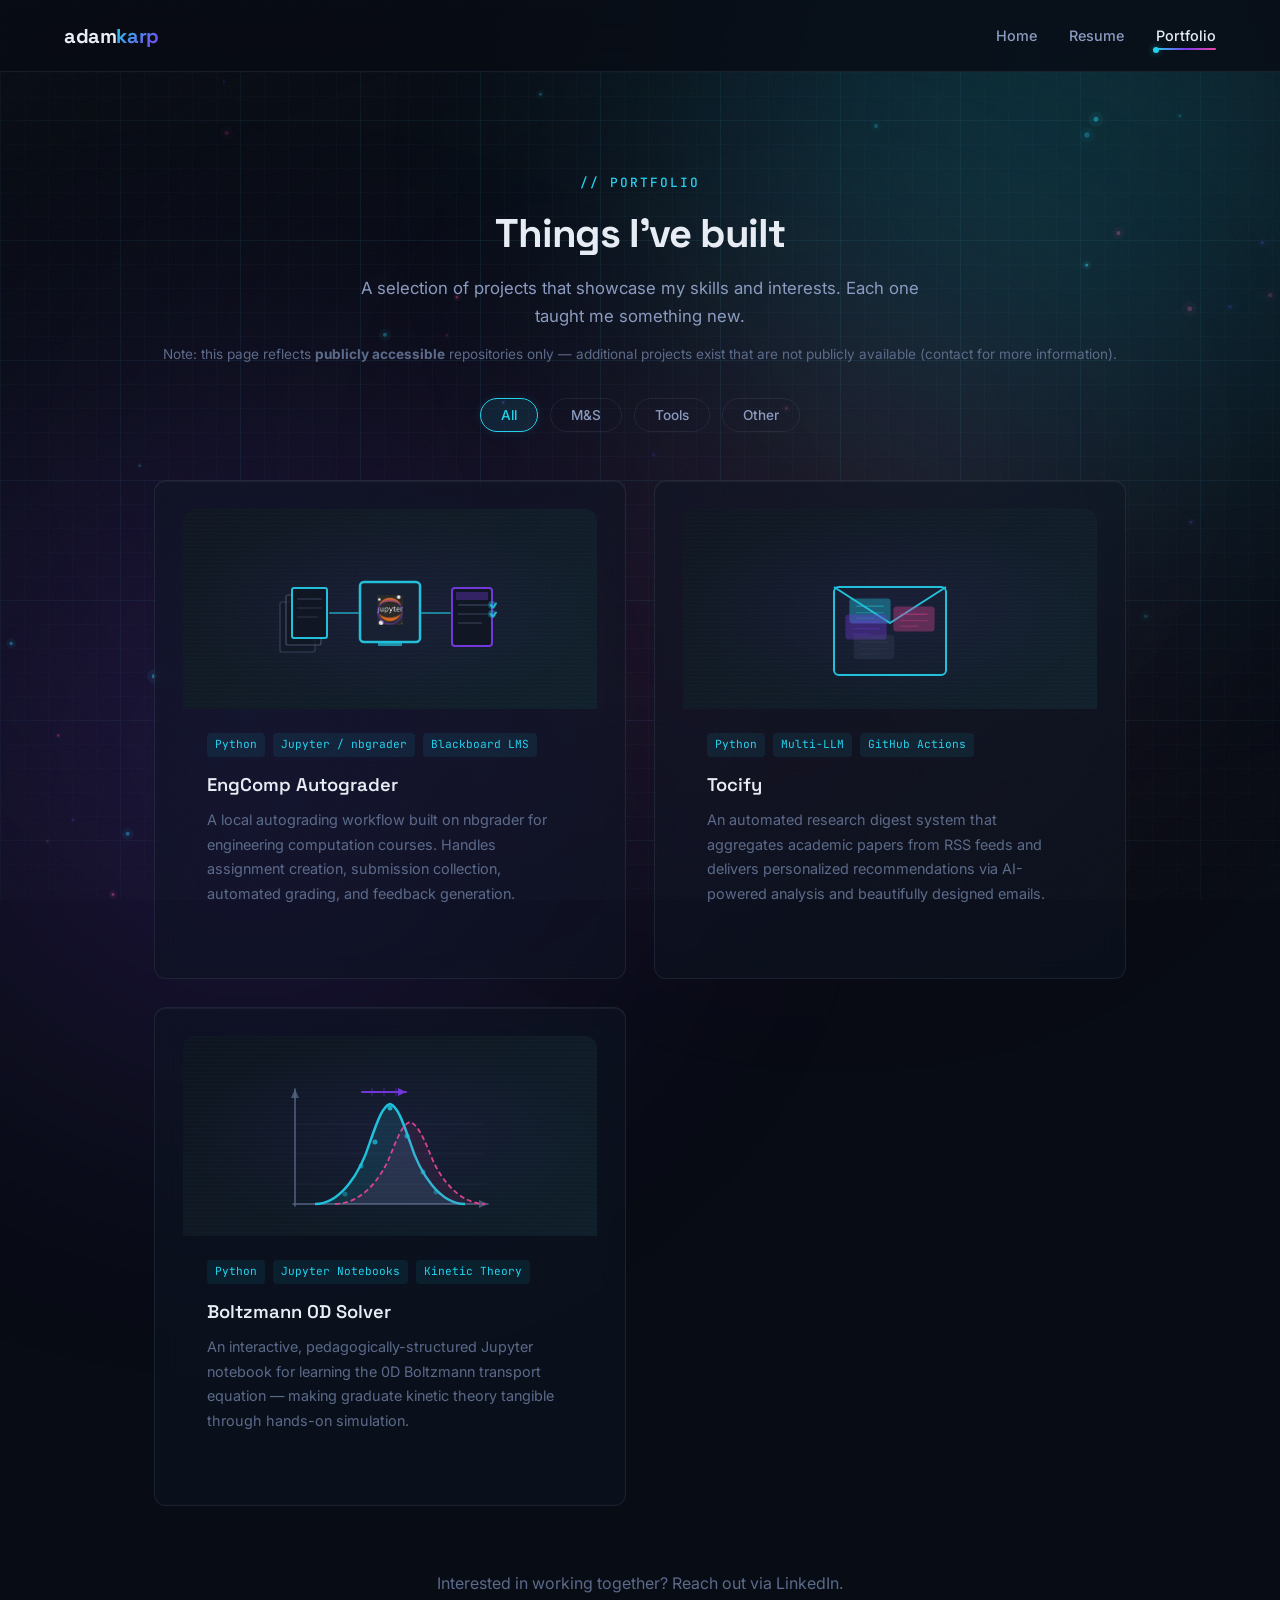
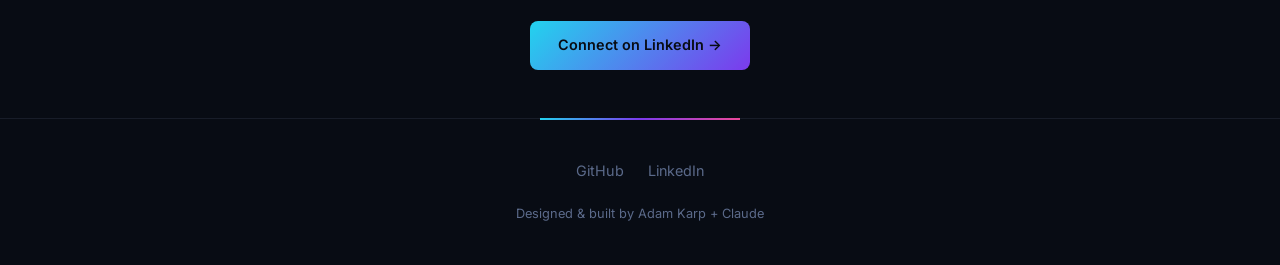
==== commit aca7cf0c: "Rework site pitch to agnostic positioning and sync resume to updated content - Replace field-specifi" ====
--- a/portfolio.html
+++ b/portfolio.html
@@ -14,10 +14,10 @@
   <meta property="og:type" content="website">
   <meta property="og:url" content="https://adkarp.github.io/portfolio.html">
   <meta property="og:title" content="Portfolio — Adam Karp">
-  <meta property="og:description" content="Projects and work samples from Adam Karp — plasma physicist, electric propulsion researcher, and computational engineer.">
+  <meta property="og:description" content="Projects and work samples from Adam Karp, researcher and engineer building across physics, computation, and hardware.">
   <meta name="twitter:card" content="summary_large_image">
   <meta name="twitter:title" content="Portfolio — Adam Karp">
-  <meta name="twitter:description" content="Projects from Adam Karp — plasma physicist, electric propulsion researcher, and computational engineer.">
+  <meta name="twitter:description" content="Projects from Adam Karp, researcher and engineer building across physics, computation, and hardware.">
 </head>
 <body>
 
--- a/css/style.css
+++ b/css/style.css
@@ -341,20 +341,6 @@
   text-transform: uppercase;
   letter-spacing: 0.15em;
   margin-bottom: 1rem;
-  position: relative;
-  padding-left: 32px;
-}
-
-.section__label::before {
-  content: '';
-  position: absolute;
-  left: 0;
-  top: 50%;
-  transform: translateY(-50%);
-  width: 24px;
-  height: 2px;
-  background: var(--plasma-gradient);
-  border-radius: 1px;
 }
 
 .section__title {
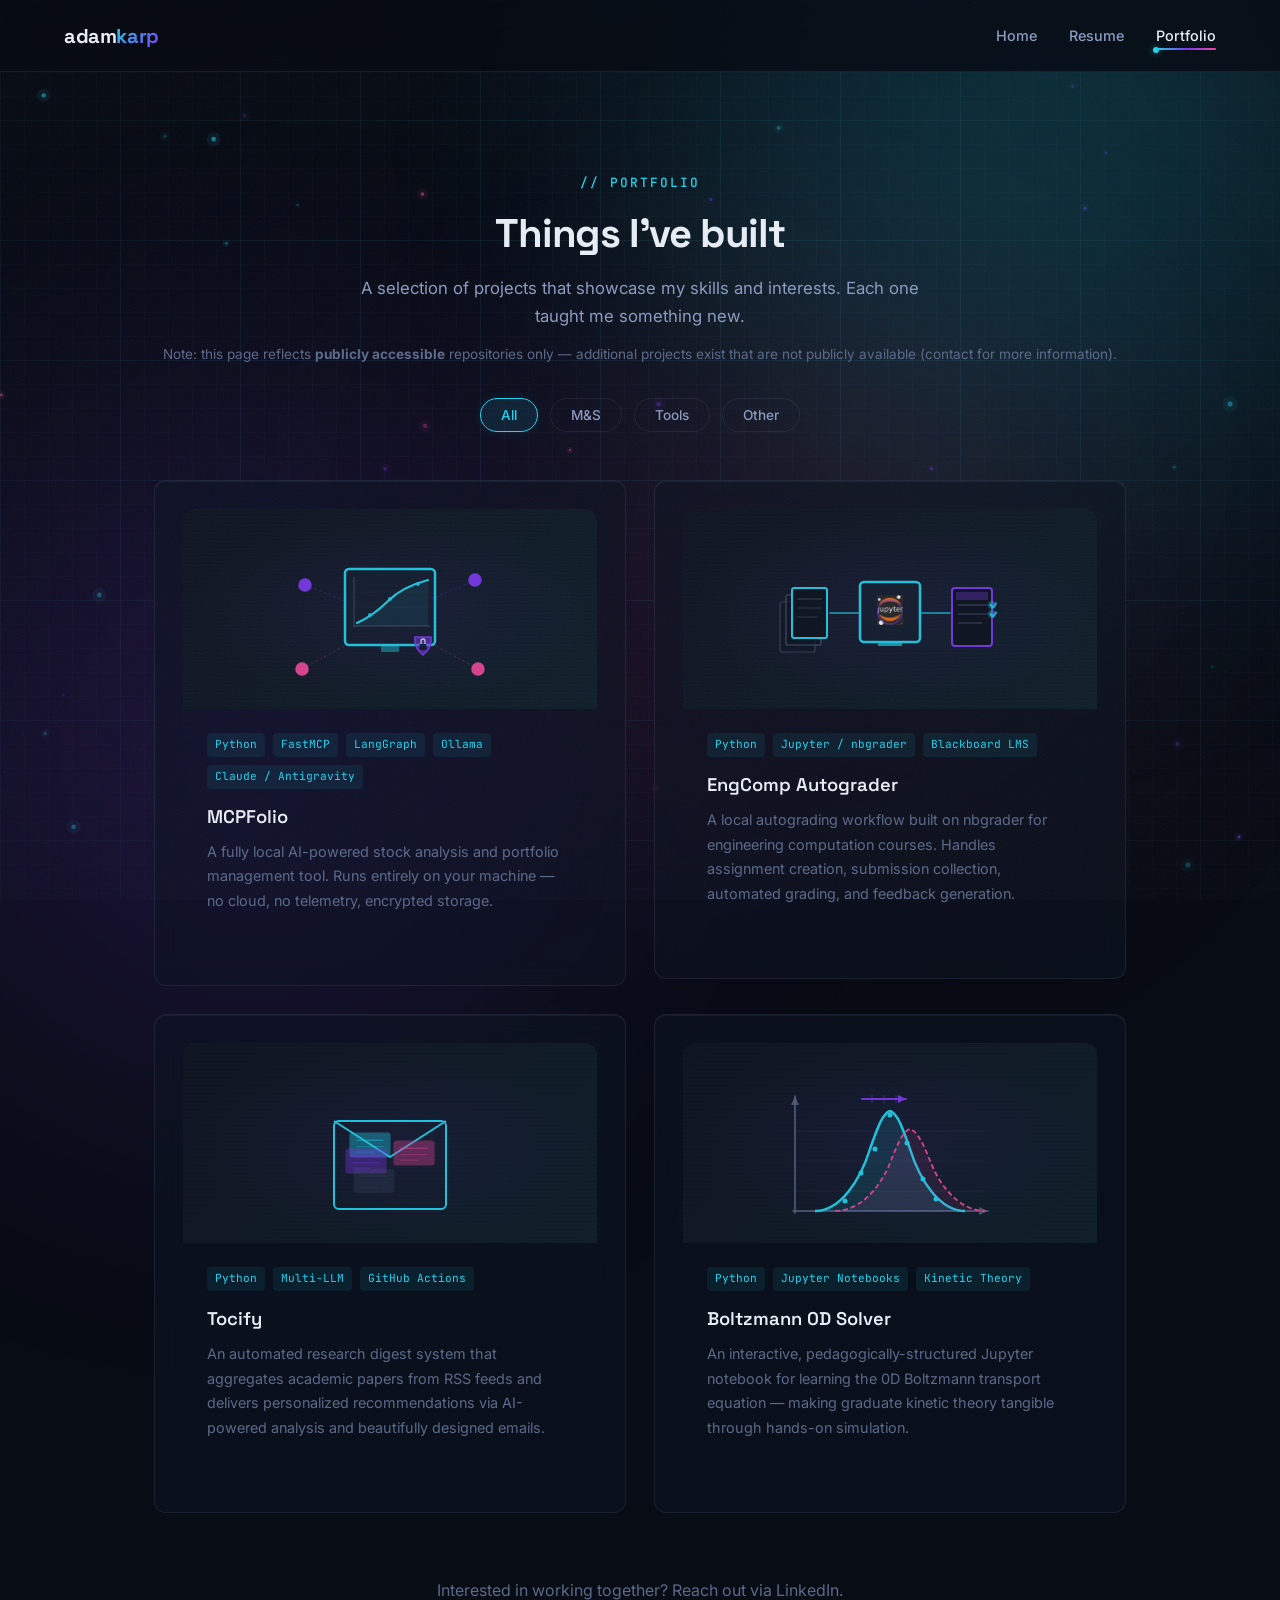
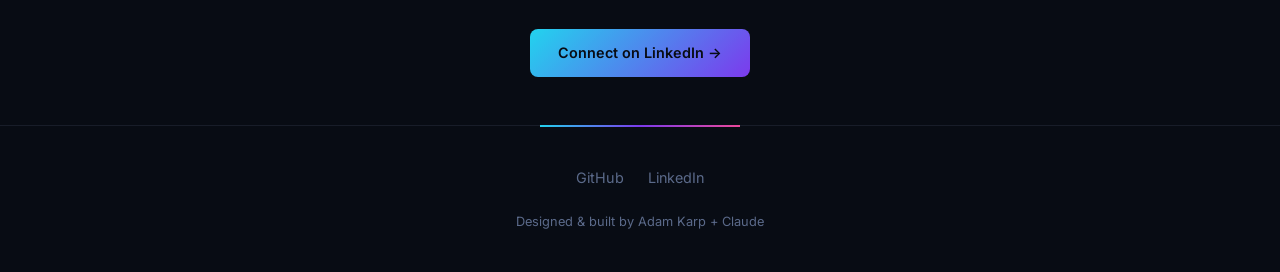
==== commit 9121113c: "Add MCPFolio portfolio tile and animate Boltzmann card - Add MCPFolio as first portfolio tile (local" ====
--- a/portfolio.html
+++ b/portfolio.html
@@ -71,8 +71,130 @@
       <!-- Project Grid -->
       <div class="portfolio-grid">
 
+        <!-- MCPFolio -->
+        <div class="project-card reveal" data-category="tool">
+          <div class="project-card__inner">
+            <div class="card project-card__front">
+              <div class="project-card__image">
+                <div class="project-card__placeholder">
+                  <svg viewBox="0 0 240 160" xmlns="http://www.w3.org/2000/svg" class="project-icon">
+                    <style>
+                      @keyframes mcpNodePulseA {
+                        0%, 100% { opacity: 0.45; }
+                        50%       { opacity: 0.85; }
+                      }
+                      @keyframes mcpNodePulseB {
+                        0%, 100% { opacity: 0.42; }
+                        50%       { opacity: 0.80; }
+                      }
+                      @keyframes mcpDashFlow {
+                        from { stroke-dashoffset: 0; }
+                        to   { stroke-dashoffset: -20; }
+                      }
+                      .mcp-n1 { animation: mcpNodePulseA 3s ease-in-out infinite; }
+                      .mcp-n2 { animation: mcpNodePulseA 3s ease-in-out infinite 1.5s; }
+                      .mcp-n3 { animation: mcpNodePulseB 3s ease-in-out infinite 0.75s; }
+                      .mcp-n4 { animation: mcpNodePulseB 3s ease-in-out infinite 2.25s; }
+                      .mcp-line { animation: mcpDashFlow 2s linear infinite; }
+                    </style>
+
+                    <!-- MCP tool nodes + connecting lines -->
+                    <line class="mcp-line" x1="35" y1="38" x2="78" y2="55" stroke="#7c3aed" stroke-width="1" opacity="0.3" stroke-dasharray="3,2"/>
+                    <line class="mcp-line" x1="205" y1="33" x2="162" y2="52" stroke="#7c3aed" stroke-width="1" opacity="0.3" stroke-dasharray="3,2"/>
+                    <line class="mcp-line" x1="32" y1="122" x2="78" y2="97" stroke="#ec4899" stroke-width="1" opacity="0.3" stroke-dasharray="3,2"/>
+                    <line class="mcp-line" x1="208" y1="122" x2="162" y2="97" stroke="#ec4899" stroke-width="1" opacity="0.3" stroke-dasharray="3,2"/>
+                    <circle class="mcp-n1" cx="35" cy="38" r="6" fill="#7c3aed" stroke="#7c3aed" stroke-width="1.5"/>
+                    <circle class="mcp-n2" cx="205" cy="33" r="6" fill="#7c3aed" stroke="#7c3aed" stroke-width="1.5"/>
+                    <circle class="mcp-n3" cx="32" cy="122" r="6" fill="#ec4899" stroke="#ec4899" stroke-width="1.5"/>
+                    <circle class="mcp-n4" cx="208" cy="122" r="6" fill="#ec4899" stroke="#ec4899" stroke-width="1.5"/>
+
+                    <!-- Monitor frame -->
+                    <rect x="75" y="22" width="90" height="76" rx="4" fill="none" stroke="#22d3ee" stroke-width="2.5"/>
+                    <!-- Screen background -->
+                    <rect x="78" y="25" width="84" height="60" rx="2" fill="#162030" opacity="0.9"/>
+                    <!-- Monitor stand (neck only) -->
+                    <rect x="111" y="98" width="18" height="7" rx="1" fill="#22d3ee" opacity="0.45"/>
+
+                    <!-- Chart inside screen -->
+                    <line x1="84" y1="30" x2="84" y2="80" stroke="#5b6a8a" stroke-width="1" opacity="0.6"/>
+                    <line x1="83" y1="79" x2="160" y2="79" stroke="#5b6a8a" stroke-width="1" opacity="0.6"/>
+                    <line x1="84" y1="60" x2="160" y2="60" stroke="#5b6a8a" stroke-width="0.5" opacity="0.25"/>
+                    <line x1="84" y1="45" x2="160" y2="45" stroke="#5b6a8a" stroke-width="0.5" opacity="0.2"/>
+                    <!-- Area fill under trend -->
+                    <path d="M 87,76 C 98,71 108,64 118,54 C 129,43 143,37 158,33 L 158,79 L 87,79 Z"
+                          fill="#22d3ee" fill-opacity="0.09"/>
+                    <!-- Rising trend line -->
+                    <path d="M 87,76 C 98,71 108,64 118,54 C 129,43 143,37 158,33"
+                          fill="none" stroke="#22d3ee" stroke-width="2.2" stroke-linecap="round"/>
+                    <!-- Data points -->
+                    <circle cx="100" cy="68" r="2" fill="#22d3ee" opacity="0.85"/>
+                    <circle cx="120" cy="52" r="2" fill="#22d3ee" opacity="0.85"/>
+                    <circle cx="148" cy="37" r="2" fill="#22d3ee" opacity="0.85"/>
+
+                    <!-- Shield / lock badge (local / private) -->
+                    <path d="M 153,108 C 148,104 145,99 145,94 L 145,90 L 161,90 L 161,94 C 161,99 158,104 153,108 Z"
+                          fill="#7c3aed" fill-opacity="0.55" stroke="#7c3aed" stroke-width="1.5"/>
+                    <rect x="149.5" y="97" width="7" height="6" rx="1" fill="#0e1420" opacity="0.85"/>
+                    <path d="M 151,97 L 151,94 Q 151,92 153,92 Q 155,92 155,94 L 155,97" fill="none" stroke="#e2e8f0" stroke-width="1.3" opacity="0.85"/>
+                  </svg>
+                </div>
+              </div>
+              <div class="project-card__body">
+                <div class="project-card__tags">
+                  <span class="project-card__tag">Python</span>
+                  <span class="project-card__tag">FastMCP</span>
+                  <span class="project-card__tag">LangGraph</span>
+                  <span class="project-card__tag">Ollama</span>
+                  <span class="project-card__tag">Claude / Antigravity</span>
+                </div>
+                <h3 class="project-card__title">MCPFolio</h3>
+                <p class="project-card__desc">
+                  A fully local AI-powered stock analysis and portfolio management tool.
+                  Runs entirely on your machine — no cloud, no telemetry, encrypted storage.
+                </p>
+              </div>
+            </div>
+            <div class="card project-card__back">
+              <div class="project-card__back-title">
+                MCPFolio
+                <button class="project-card__close">Close</button>
+              </div>
+              <div class="project-card__detail">
+                <p>Full-stack local AI finance app. A FastAPI/FastMCP backend exposes 8 MCP tools; a LangGraph ReAct agent orchestrates Ollama-powered analysis; a Vite/Chart.js frontend renders a dashboard, portfolio tracker, and streaming chat advisor.</p>
+                <p><strong>Architecture:</strong></p>
+                <ul>
+                  <li><strong>Backend:</strong> FastMCP (stdio) + FastAPI — 8 tools covering market snapshots, sentiment, news, earnings, macro context, and sector peers</li>
+                  <li><strong>AI Layer:</strong> LangGraph ReAct reasoning loops driving Ollama local inference (llama3.2 default, hot-swappable at runtime)</li>
+                  <li><strong>Frontend:</strong> Vite + vanilla JS with Chart.js — dashboard, encrypted portfolio tracker, and streaming chat advisor with tool-call visibility</li>
+                </ul>
+                <p><strong>Key Features:</strong></p>
+                <ul>
+                  <li>30-day trend charts and composite risk scoring (volatility, sentiment, P/E)</li>
+                  <li>AES-256 encrypted portfolio storage (PBKDF2HMAC) — password never persists to disk</li>
+                  <li>Parallel prefetching (3–6 concurrent tool calls) for fast analysis</li>
+                  <li>Zero telemetry — only external call is yfinance for market data</li>
+                </ul>
+                <div class="project-card__tags" style="margin-top: 0.5rem;">
+                  <span class="project-card__tag">Python</span>
+                  <span class="project-card__tag">FastAPI</span>
+                  <span class="project-card__tag">FastMCP</span>
+                  <span class="project-card__tag">LangGraph</span>
+                  <span class="project-card__tag">Ollama</span>
+                  <span class="project-card__tag">Chart.js</span>
+                  <span class="project-card__tag">Vite</span>
+                  <span class="project-card__tag">AES-256</span>
+                  <span class="project-card__tag">Claude / Antigravity</span>
+                </div>
+              </div>
+              <div class="project-card__back-links">
+                <a href="https://github.com/adkarp/mcpfolio" class="btn btn--outline" target="_blank" rel="noopener">Source Code</a>
+              </div>
+            </div>
+          </div>
+        </div>
+
         <!-- EngComp Autograder -->
-        <div class="project-card reveal" data-category="tool">
+        <div class="project-card project-card--engcomp reveal" data-category="tool">
           <div class="project-card__inner">
             <div class="card project-card__front">
               <div class="project-card__image">
@@ -287,6 +409,35 @@
               <div class="project-card__image">
                 <div class="project-card__placeholder">
                   <svg viewBox="0 0 240 160" xmlns="http://www.w3.org/2000/svg" class="project-icon">
+                    <style>
+                      @keyframes btzEquil {
+                        0%, 100% { opacity: 0.7; }
+                        50%       { opacity: 1; }
+                      }
+                      @keyframes btzDrift {
+                        0%, 100% { transform: translateX(0px); }
+                        50%       { transform: translateX(5px); }
+                      }
+                      @keyframes btzEField {
+                        0%, 100% { opacity: 0.55; }
+                        50%       { opacity: 1; }
+                      }
+                      @keyframes btzMCSample {
+                        0%, 20%, 80%, 100% { opacity: 0.1; r: 2.5; }
+                        45%, 55%           { opacity: 1;   r: 3.5; }
+                      }
+                      .btz-equil  { animation: btzEquil  4s ease-in-out infinite; }
+                      .btz-drift  { animation: btzDrift  4s ease-in-out infinite; }
+                      .btz-efield { animation: btzEField 2s ease-in-out infinite; }
+                      .btz-d1 { animation: btzMCSample 5s ease-in-out infinite 0s; }
+                      .btz-d2 { animation: btzMCSample 5s ease-in-out infinite 0.7s; }
+                      .btz-d3 { animation: btzMCSample 5s ease-in-out infinite 1.4s; }
+                      .btz-d4 { animation: btzMCSample 5s ease-in-out infinite 2.1s; }
+                      .btz-d5 { animation: btzMCSample 5s ease-in-out infinite 2.8s; }
+                      .btz-d6 { animation: btzMCSample 5s ease-in-out infinite 3.5s; }
+                      .btz-d7 { animation: btzMCSample 5s ease-in-out infinite 4.2s; }
+                    </style>
+
                     <!-- Background grid lines -->
                     <line x1="25" y1="50" x2="215" y2="50" stroke="#5b6a8a" stroke-width="0.5" opacity="0.3"/>
                     <line x1="25" y1="80" x2="215" y2="80" stroke="#5b6a8a" stroke-width="0.5" opacity="0.3"/>
@@ -301,29 +452,30 @@
                     <polygon points="218,130 209,126 209,134" fill="#5b6a8a" opacity="0.8"/>
 
                     <!-- Equilibrium Maxwellian — blue, centered -->
-                    <path d="M 45,130 C 70,130 90,100 100,68 C 108,45 113,32 120,30 C 127,32 132,45 140,68 C 150,100 170,130 195,130"
+                    <path class="btz-equil" d="M 45,130 C 70,130 90,100 100,68 C 108,45 113,32 120,30 C 127,32 132,45 140,68 C 150,100 170,130 195,130"
                           fill="#22d3ee" fill-opacity="0.13" stroke="#22d3ee" stroke-width="2.5" stroke-linejoin="round"/>
 
-                    <!-- Drifted distribution — orange dashed, shifted right under E field -->
-                    <path d="M 65,130 C 90,130 110,107 120,82 C 128,62 133,50 140,48 C 147,50 153,62 161,82 C 171,107 191,130 215,130"
+                    <!-- Drifted distribution — pink dashed, shifted right under E field -->
+                    <path class="btz-drift" d="M 65,130 C 90,130 110,107 120,82 C 128,62 133,50 140,48 C 147,50 153,62 161,82 C 171,107 191,130 215,130"
                           fill="#ec4899" fill-opacity="0.10" stroke="#ec4899" stroke-width="1.8" stroke-dasharray="5,3" stroke-linejoin="round"/>
 
-                    <!-- Electric field arrow (top-left, indicating drift direction) -->
-                    <line x1="92" y1="18" x2="136" y2="18" stroke="#7c3aed" stroke-width="2" stroke-linecap="round"/>
-                    <polygon points="136,18 128,14 128,22" fill="#7c3aed"/>
-                    <!-- Small tick marks on E-field line to distinguish it -->
-                    <line x1="102" y1="14" x2="102" y2="22" stroke="#7c3aed" stroke-width="1" opacity="0.5"/>
-                    <line x1="114" y1="14" x2="114" y2="22" stroke="#7c3aed" stroke-width="1" opacity="0.5"/>
-                    <line x1="126" y1="14" x2="126" y2="22" stroke="#7c3aed" stroke-width="1" opacity="0.5"/>
-
-                    <!-- Monte Carlo sample dots (scattered near the equilibrium curve) -->
-                    <circle cx="105" cy="68" r="2.5" fill="#22d3ee" opacity="0.75"/>
-                    <circle cx="120" cy="34" r="2.5" fill="#22d3ee" opacity="0.85"/>
-                    <circle cx="137" cy="62" r="2.5" fill="#22d3ee" opacity="0.65"/>
-                    <circle cx="153" cy="98" r="2.5" fill="#22d3ee" opacity="0.55"/>
-                    <circle cx="91" cy="92" r="2.5" fill="#22d3ee" opacity="0.55"/>
-                    <circle cx="166" cy="118" r="2.5" fill="#22d3ee" opacity="0.40"/>
-                    <circle cx="75" cy="120" r="2.5" fill="#22d3ee" opacity="0.40"/>
+                    <!-- Electric field arrow -->
+                    <g class="btz-efield">
+                      <line x1="92" y1="18" x2="136" y2="18" stroke="#7c3aed" stroke-width="2" stroke-linecap="round"/>
+                      <polygon points="136,18 128,14 128,22" fill="#7c3aed"/>
+                      <line x1="102" y1="14" x2="102" y2="22" stroke="#7c3aed" stroke-width="1" opacity="0.5"/>
+                      <line x1="114" y1="14" x2="114" y2="22" stroke="#7c3aed" stroke-width="1" opacity="0.5"/>
+                      <line x1="126" y1="14" x2="126" y2="22" stroke="#7c3aed" stroke-width="1" opacity="0.5"/>
+                    </g>
+
+                    <!-- Monte Carlo sample dots (staggered sampling animation) -->
+                    <circle class="btz-d1" cx="105" cy="68"  r="2.5" fill="#22d3ee"/>
+                    <circle class="btz-d2" cx="120" cy="34"  r="2.5" fill="#22d3ee"/>
+                    <circle class="btz-d3" cx="137" cy="62"  r="2.5" fill="#22d3ee"/>
+                    <circle class="btz-d4" cx="153" cy="98"  r="2.5" fill="#22d3ee"/>
+                    <circle class="btz-d5" cx="91"  cy="92"  r="2.5" fill="#22d3ee"/>
+                    <circle class="btz-d6" cx="166" cy="118" r="2.5" fill="#22d3ee"/>
+                    <circle class="btz-d7" cx="75"  cy="120" r="2.5" fill="#22d3ee"/>
                   </svg>
                 </div>
               </div>
--- a/css/style.css
+++ b/css/style.css
@@ -1144,19 +1144,19 @@
 }
 
 /* Apply animations to first tool card (EngComp) */
-.project-card[data-category="tool"]:first-of-type .project-icon g:first-child {
+.project-card--engcomp .project-icon g:first-child {
   animation: notebookHighlight 5s ease-in-out infinite;
 }
 
-.project-card[data-category="tool"]:first-of-type .project-icon g:nth-child(2) {
+.project-card--engcomp .project-icon g:nth-child(2) {
   animation: jupyterGlow 5s ease-in-out infinite;
 }
 
-.project-card[data-category="tool"]:first-of-type .project-icon g:nth-child(2) circle:last-child {
+.project-card--engcomp .project-icon g:nth-child(2) circle:last-child {
   animation: processingPulse 5s ease-in-out infinite;
 }
 
-.project-card[data-category="tool"]:first-of-type .project-icon g:last-child {
+.project-card--engcomp .project-icon g:last-child {
   animation: gradesHighlight 5s ease-in-out infinite;
 }
 
